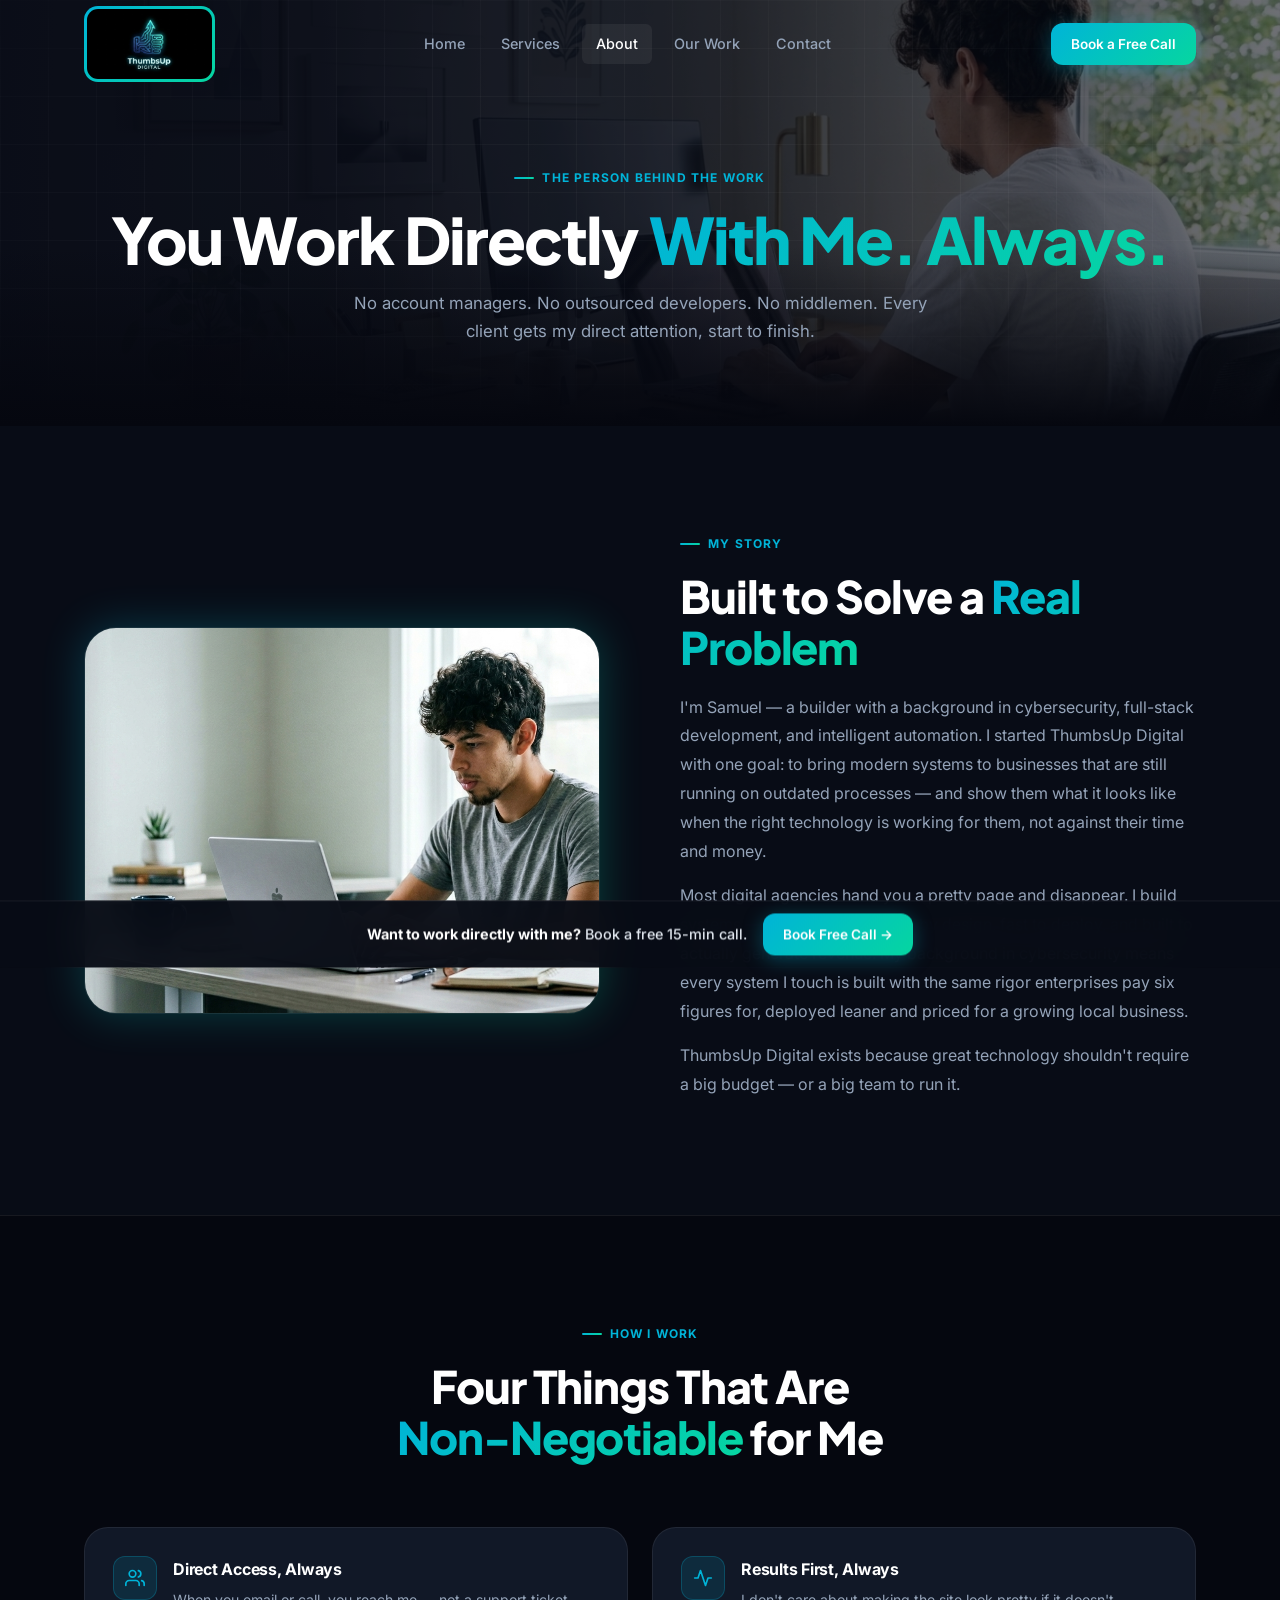
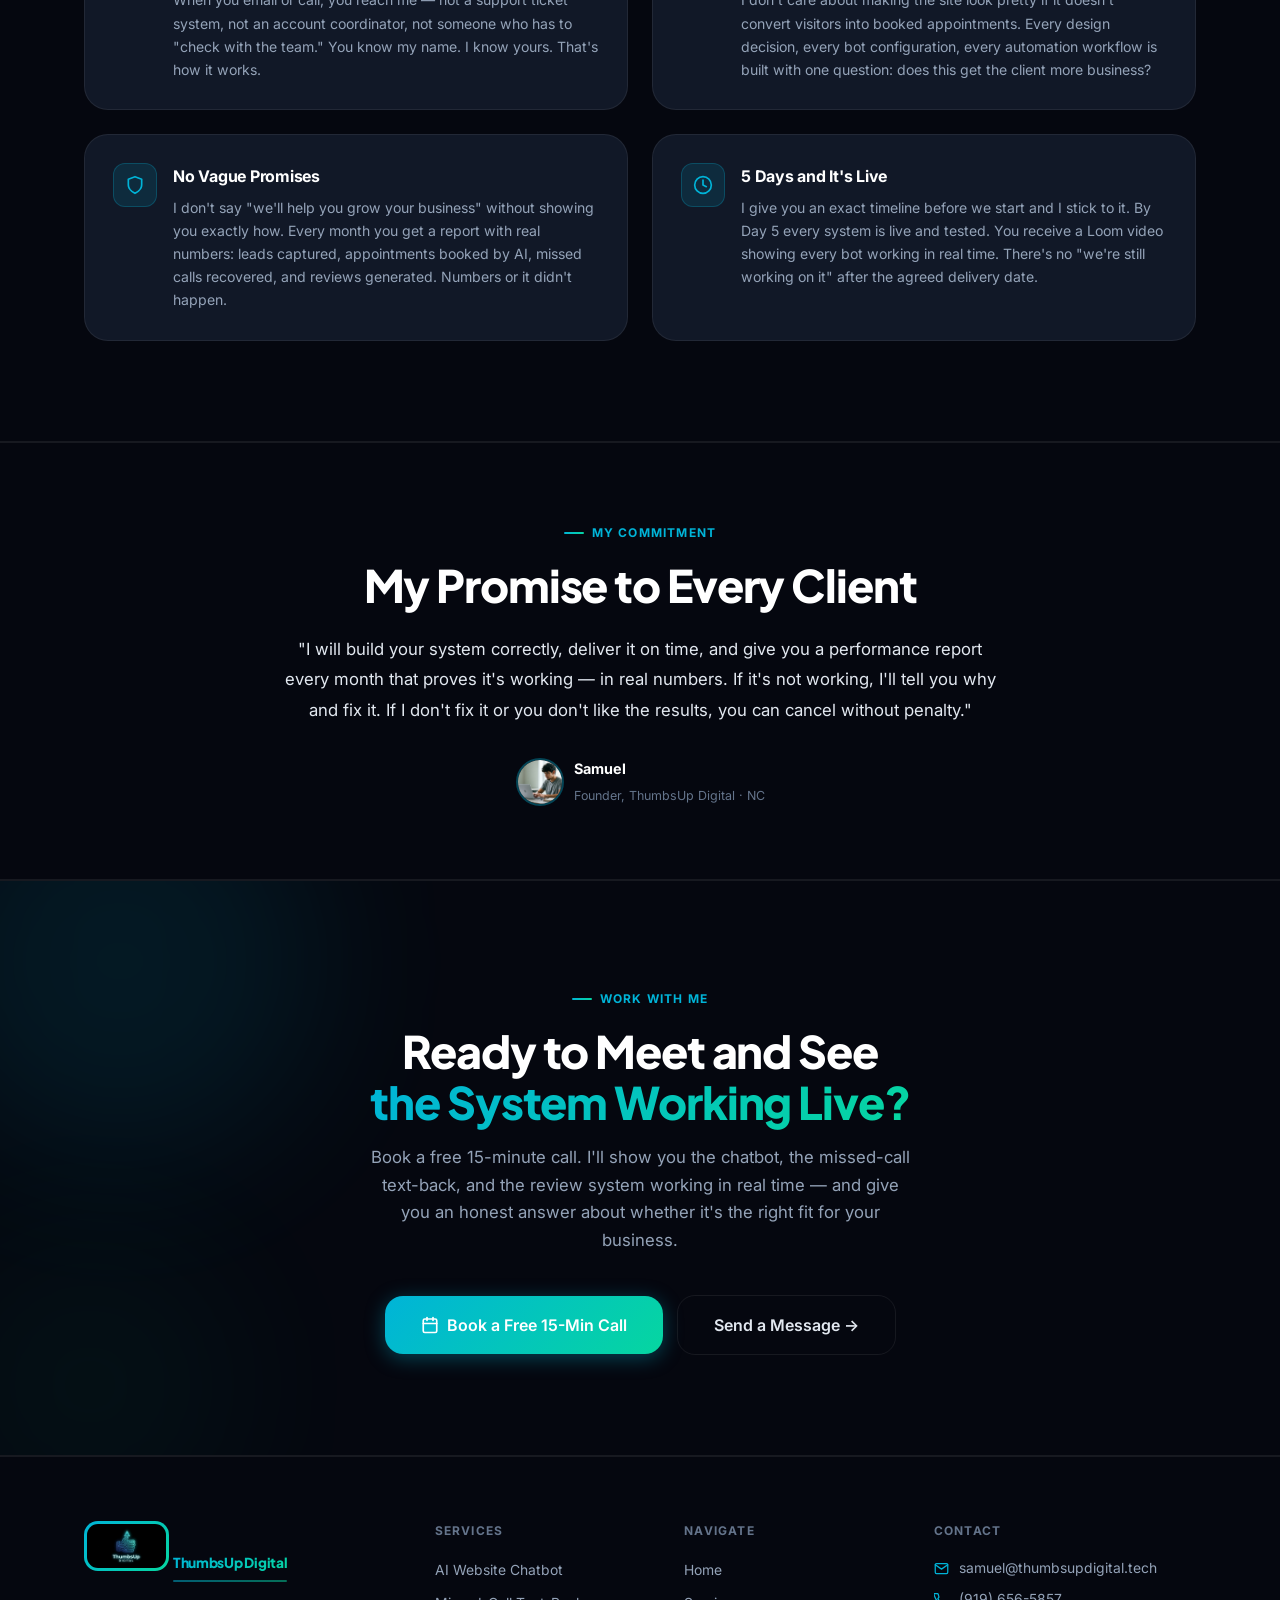
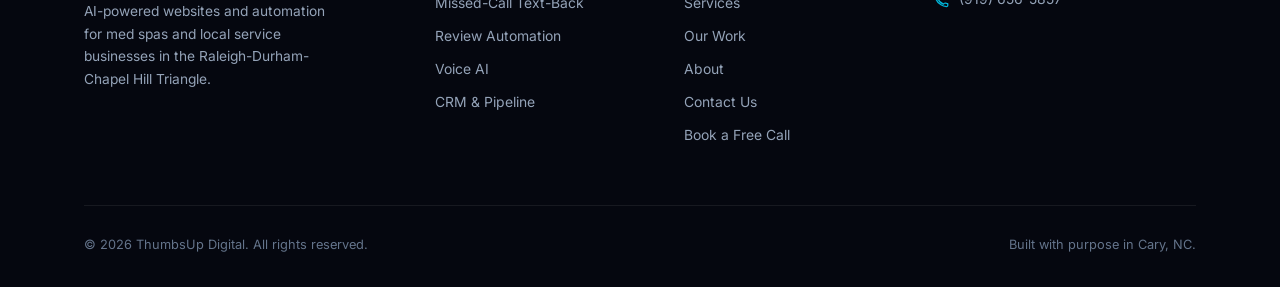
==== about.html @ 9cc2d2b0 "Update favicon to favicon_centrado.png on all 6 pages Co-Authored-By: Claude Sonnet 4.6 <noreply@ant" ====
<!DOCTYPE html>
<html lang="en">
<head>
  <meta charset="UTF-8" />
  <meta name="viewport" content="width=device-width, initial-scale=1.0" />
  <title>About — ThumbsUp Digital | Solo Founder, Cary NC</title>
  <meta name="description" content="ThumbsUp Digital is run by Samuel — an IT and Cybersecurity student in Cary, NC. Every client works directly with him. No account managers, no outsourcing, no middlemen." />
  <link rel="canonical" href="https://thumbsupdigital.tech/about.html" />

  <meta property="og:type"        content="website" />
  <meta property="og:url"         content="https://thumbsupdigital.tech/about.html" />
  <meta property="og:title"       content="About — ThumbsUp Digital" />
  <meta property="og:description" content="You work directly with me. Always. Solo founder. IT student. Cary, NC. No middlemen, no outsourcing." />
  <meta property="og:image"       content="https://thumbsupdigital.tech/assets/images/logo.jpeg" />

  <link rel="icon" type="image/png" href="/favicon_centrado.png" />
  <link rel="apple-touch-icon" href="/favicon_centrado.png" />

  <!-- Google Analytics -->
  <script async src="https://www.googletagmanager.com/gtag/js?id=G-TW6WSBNVEM"></script>
  <script>
    window.dataLayer = window.dataLayer || [];
    function gtag(){dataLayer.push(arguments);}
    gtag('js', new Date()); gtag('config', 'G-TW6WSBNVEM');
  </script>

  <link rel="stylesheet" href="css/styles.css" />
</head>
<body>

<!-- ── Navigation ─────────────────────────────────────────── -->
<nav id="navbar" role="navigation" aria-label="Main navigation">
  <div class="nav-inner">
    <a href="index.html" class="nav-logo" aria-label="ThumbsUp Digital home">
      <div class="nav-logo-border">
        <img src="assets/images/logo.jpeg" alt="ThumbsUp Digital" />
      </div>
    </a>
    <div class="nav-links">
      <a href="index.html">Home</a>
      <a href="services.html">Services</a>
      <a href="about.html">About</a>
      <a href="portfolio.html">Our Work</a>
      <a href="contact.html">Contact</a>
    </div>
    <a href="https://calendly.com/samuel-thumbsupdigital/30min" target="_blank" rel="noopener" class="btn btn-primary btn-sm nav-cta desktop">Book a Free Call</a>
    <button class="nav-hamburger" aria-label="Toggle menu" aria-expanded="false">
      <span></span><span></span><span></span>
    </button>
  </div>
</nav>

<div class="nav-mobile" role="navigation" aria-label="Mobile navigation">
  <a href="index.html">Home</a>
  <a href="services.html">Services</a>
  <a href="about.html">About</a>
  <a href="portfolio.html">Our Work</a>
  <a href="contact.html">Contact</a>
  <a href="https://calendly.com/samuel-thumbsupdigital/30min" target="_blank" rel="noopener" class="btn btn-primary">Book a Free Call</a>
</div>

<!-- ── Page Hero ───────────────────────────────────────────── -->
<section class="page-hero" aria-labelledby="about-hero-heading">
  <div class="hero-bg"></div>
  <div class="hero-grid"></div>
  <div class="container">
    <span class="section-label" style="justify-content:center;">The Person Behind the Work</span>
    <h1 class="display-1 fade-up" id="about-hero-heading">You Work Directly <span class="gradient-text">With Me. Always.</span></h1>
    <p class="fade-up fade-up-delay-1">No account managers. No outsourced developers. No middlemen. Every client gets my direct attention, start to finish.</p>
  </div>
</section>

<!-- ── Story Section ───────────────────────────────────────── -->
<section class="section" aria-labelledby="story-heading">
  <div class="container">
    <div class="about-inner">
      <div class="about-img-wrap fade-up">
        <img src="assets/images/founder.jpeg" alt="Samuel — Founder of ThumbsUp Digital, working on client systems" loading="lazy" />
        <div class="about-img-glow" aria-hidden="true"></div>
      </div>
      <div class="about-content fade-up fade-up-delay-2">
        <span class="section-label">My Story</span>
        <h2 class="display-2" id="story-heading">Built to Solve a <span class="gradient-text">Real Problem</span></h2>
        <p style="margin-top:20px;font-size:1rem;line-height:1.8;">I'm Samuel — a builder with a background in cybersecurity, full-stack development, and intelligent automation. I started ThumbsUp Digital with one goal: to bring modern systems to businesses that are still running on outdated processes — and show them what it looks like when the right technology is working for them, not against their time and money.</p>
        <p style="font-size:1rem;line-height:1.8;margin-top:14px;">Most digital agencies hand you a pretty page and disappear. I build systems — ones that are secure by design, fast to deploy, and built to actually generate revenue. My background in cybersecurity means every system I touch is built with the same rigor enterprises pay six figures for, deployed leaner and priced for a growing local business.</p>
        <p style="font-size:1rem;line-height:1.8;margin-top:14px;">ThumbsUp Digital exists because great technology shouldn't require a big budget — or a big team to run it.</p>
      </div>
    </div>
  </div>
</section>

<!-- ── Values Section ─────────────────────────────────────── -->
<section class="section" style="background:var(--bg-0);border-top:1px solid var(--border);border-bottom:1px solid var(--border);" aria-labelledby="values-heading">
  <div class="container">
    <div class="section-header fade-up">
      <span class="section-label">How I Work</span>
      <h2 class="display-2" id="values-heading">Four Things That Are<br><span class="gradient-text">Non-Negotiable</span> for Me</h2>
    </div>

    <div class="values-grid">
      <div class="value-card fade-up fade-up-delay-1">
        <div class="value-icon" aria-hidden="true">
          <svg width="20" height="20" viewBox="0 0 24 24" fill="none" stroke="currentColor" stroke-width="2" stroke-linecap="round" stroke-linejoin="round"><path d="M17 21v-2a4 4 0 00-4-4H5a4 4 0 00-4 4v2"/><circle cx="9" cy="7" r="4"/><path d="M23 21v-2a4 4 0 00-3-3.87"/><path d="M16 3.13a4 4 0 010 7.75"/></svg>
        </div>
        <div class="value-content">
          <h3>Direct Access, Always</h3>
          <p>When you email or call, you reach me — not a support ticket system, not an account coordinator, not someone who has to "check with the team." You know my name. I know yours. That's how it works.</p>
        </div>
      </div>

      <div class="value-card fade-up fade-up-delay-2">
        <div class="value-icon" aria-hidden="true">
          <svg width="20" height="20" viewBox="0 0 24 24" fill="none" stroke="currentColor" stroke-width="2" stroke-linecap="round" stroke-linejoin="round"><polyline points="22 12 18 12 15 21 9 3 6 12 2 12"/></svg>
        </div>
        <div class="value-content">
          <h3>Results First, Always</h3>
          <p>I don't care about making the site look pretty if it doesn't convert visitors into booked appointments. Every design decision, every bot configuration, every automation workflow is built with one question: does this get the client more business?</p>
        </div>
      </div>

      <div class="value-card fade-up fade-up-delay-1">
        <div class="value-icon" aria-hidden="true">
          <svg width="20" height="20" viewBox="0 0 24 24" fill="none" stroke="currentColor" stroke-width="2" stroke-linecap="round" stroke-linejoin="round"><path d="M12 22s8-4 8-10V5l-8-3-8 3v7c0 6 8 10 8 10z"/></svg>
        </div>
        <div class="value-content">
          <h3>No Vague Promises</h3>
          <p>I don't say "we'll help you grow your business" without showing you exactly how. Every month you get a report with real numbers: leads captured, appointments booked by AI, missed calls recovered, and reviews generated. Numbers or it didn't happen.</p>
        </div>
      </div>

      <div class="value-card fade-up fade-up-delay-2">
        <div class="value-icon" aria-hidden="true">
          <svg width="20" height="20" viewBox="0 0 24 24" fill="none" stroke="currentColor" stroke-width="2" stroke-linecap="round" stroke-linejoin="round"><circle cx="12" cy="12" r="10"/><polyline points="12 6 12 12 16 14"/></svg>
        </div>
        <div class="value-content">
          <h3>5 Days and It's Live</h3>
          <p>I give you an exact timeline before we start and I stick to it. By Day 5 every system is live and tested. You receive a Loom video showing every bot working in real time. There's no "we're still working on it" after the agreed delivery date.</p>
        </div>
      </div>
    </div>
  </div>
</section>

<!-- ── Promise Section ─────────────────────────────────────── -->
<section class="section-sm" style="background:var(--bg-0);border-top:1px solid var(--border);border-bottom:1px solid var(--border);" aria-labelledby="promise-heading">
  <div class="container">
    <div style="max-width:720px;margin:0 auto;text-align:center;" class="fade-up">
      <span class="section-label" style="justify-content:center;">My Commitment</span>
      <h2 class="display-2" id="promise-heading" style="margin-bottom:24px;">My Promise to Every Client</h2>
      <p style="font-size:1.05rem;line-height:1.8;color:var(--text-1);margin-bottom:32px;">"I will build your system correctly, deliver it on time, and give you a performance report every month that proves it's working — in real numbers. If it's not working, I'll tell you why and fix it. If I don't fix it or you don't like the results, you can cancel without penalty."</p>
      <div style="display:flex;align-items:center;justify-content:center;gap:16px;flex-wrap:wrap;">
        <div style="display:flex;align-items:center;gap:10px;">
          <img src="assets/images/founder.jpeg" alt="Samuel, Founder" style="width:48px;height:48px;border-radius:50%;object-fit:cover;object-position:right top;border:2px solid var(--border-acc);" />
          <div style="text-align:left;">
            <strong style="display:block;font-size:0.9rem;color:var(--white);">Samuel</strong>
            <span style="font-size:0.78rem;color:var(--text-3);">Founder, ThumbsUp Digital · NC</span>
          </div>
        </div>
      </div>
    </div>
  </div>
</section>

<!-- ── CTA ─────────────────────────────────────────────────── -->
<section id="cta-final" aria-labelledby="about-cta-heading">
  <div class="orb orb-blue" aria-hidden="true"></div>
  <div class="orb orb-teal" aria-hidden="true"></div>
  <div class="container">
    <span class="section-label" style="justify-content:center;">Work With Me</span>
    <h2 class="display-2 fade-up" id="about-cta-heading">Ready to Meet and See<br><span class="gradient-text">the System Working Live?</span></h2>
    <p class="fade-up fade-up-delay-1 text-2">Book a free 15-minute call. I'll show you the chatbot, the missed-call text-back, and the review system working in real time — and give you an honest answer about whether it's the right fit for your business.</p>
    <div class="cta-actions fade-up fade-up-delay-2">
      <a href="https://calendly.com/samuel-thumbsupdigital/30min" target="_blank" rel="noopener" class="btn btn-primary btn-lg">
        <svg width="18" height="18" viewBox="0 0 24 24" fill="none" stroke="currentColor" stroke-width="2.2" stroke-linecap="round" stroke-linejoin="round" aria-hidden="true"><rect x="3" y="4" width="18" height="18" rx="2"/><line x1="16" y1="2" x2="16" y2="6"/><line x1="8" y1="2" x2="8" y2="6"/><line x1="3" y1="10" x2="21" y2="10"/></svg>
        Book a Free 15-Min Call
      </a>
      <a href="contact.html" class="btn btn-ghost btn-lg">Send a Message →</a>
    </div>
  </div>
</section>

<!-- ── Footer ──────────────────────────────────────────────── -->
<footer>
  <div class="footer-inner">
    <div class="footer-top">

      <div class="footer-brand">
        <a href="index.html" aria-label="ThumbsUp Digital home">
          <div class="nav-logo-border">
            <img src="assets/images/logo.jpeg" alt="ThumbsUp Digital" />
          </div>
        </a>
        <p class="footer-brand-name">ThumbsUp Digital</p>
        <p>AI-powered websites and automation for med spas and local service businesses in the Raleigh-Durham-Chapel Hill Triangle.</p>
      </div>

      <div class="footer-col">
        <h4>Services</h4>
        <a href="services.html">AI Website Chatbot</a>
        <a href="services.html">Missed-Call Text-Back</a>
        <a href="services.html">Review Automation</a>
        <a href="services.html">Voice AI</a>
        <a href="services.html">CRM &amp; Pipeline</a>
      </div>

      <div class="footer-col">
        <h4>Navigate</h4>
        <a href="index.html">Home</a>
        <a href="services.html">Services</a>
        <a href="portfolio.html">Our Work</a>
        <a href="about.html">About</a>
        <a href="contact.html">Contact Us</a>
        <a href="https://calendly.com/samuel-thumbsupdigital/30min" target="_blank" rel="noopener">Book a Free Call</a>
      </div>

      <div class="footer-col">
        <h4>Contact</h4>
        <div class="footer-contact-item">
          <svg width="15" height="15" viewBox="0 0 24 24" fill="none" stroke="var(--blue)" stroke-width="2" stroke-linecap="round" stroke-linejoin="round" aria-hidden="true"><path d="M4 4h16c1.1 0 2 .9 2 2v12c0 1.1-.9 2-2 2H4c-1.1 0-2-.9-2-2V6c0-1.1.9-2 2-2z"/><polyline points="22,6 12,13 2,6"/></svg>
          <a href="mailto:samuel@thumbsupdigital.tech">samuel@thumbsupdigital.tech</a>
        </div>
        <div class="footer-contact-item">
          <svg width="15" height="15" viewBox="0 0 24 24" fill="none" stroke="var(--blue)" stroke-width="2" stroke-linecap="round" stroke-linejoin="round" aria-hidden="true"><path d="M22 16.92v3a2 2 0 01-2.18 2 19.79 19.79 0 01-8.63-3.07A19.5 19.5 0 013.07 9.8a19.79 19.79 0 01-3.07-8.68A2 2 0 012 .92H5a2 2 0 012 1.72c.127.96.361 1.903.7 2.81a2 2 0 01-.45 2.11L6.09 8.91A16 16 0 0015.1 17.9l1.27-1.27a2 2 0 012.11-.45c.907.339 1.85.573 2.81.7A2 2 0 0122 18.92z"/></svg>
          <a href="tel:+19196565857">(919) 656-5857</a>
        </div>
      </div>

    </div>
    <div class="footer-bottom">
      <span>© 2026 ThumbsUp Digital. All rights reserved.</span>
      <span>Built with purpose in Cary, NC.</span>
    </div>
  </div>
</footer>

<div id="sticky-bar" role="complementary" aria-label="Book a call">
  <p><strong>Want to work directly with me?</strong> Book a free 15-min call.</p>
  <a href="https://calendly.com/samuel-thumbsupdigital/30min" target="_blank" rel="noopener" class="btn btn-primary btn-sm">Book Free Call →</a>
</div>

<script src="js/main.js"></script>
<script src="https://widgets.leadconnectorhq.com/loader.js" data-resources-url="https://widgets.leadconnectorhq.com/chat-widget/loader.js" data-widget-id="6a0787c3f7ab41bf964bd302"></script>
</body>
</html>
---- css/styles.css ----
/* ============================================================
   ThumbsUp Digital — Global Styles
   ============================================================ */

@import url('https://fonts.googleapis.com/css2?family=Inter:wght@400;500;600;700;800;900&family=Plus+Jakarta+Sans:wght@700;800&display=swap');

/* ── Reset & Base ─────────────────────────────────────────── */
*, *::before, *::after { box-sizing: border-box; margin: 0; padding: 0; }

:root {
  --bg-0:        #05070F;
  --bg-1:        #080C16;
  --bg-2:        #0D1321;
  --surface:     #111827;
  --surface-2:   #1A2235;
  --border:      rgba(255,255,255,0.07);
  --border-acc:  rgba(0,180,216,0.35);

  --blue:        #00B4D8;
  --teal:        #06D6A0;
  --blue-dim:    rgba(0,180,216,0.12);
  --teal-dim:    rgba(6,214,160,0.12);
  --glow-blue:   rgba(0,180,216,0.20);
  --glow-teal:   rgba(6,214,160,0.15);

  --grad:        linear-gradient(135deg, #00B4D8 0%, #06D6A0 100%);
  --grad-rev:    linear-gradient(135deg, #06D6A0 0%, #00B4D8 100%);
  --grad-card:   linear-gradient(135deg, rgba(0,180,216,0.08), rgba(6,214,160,0.04));

  --white:       #FFFFFF;
  --text-1:      #E2E8F0;
  --text-2:      #94A3B8;
  --text-3:      #64748B;

  --r-sm:        6px;
  --r-md:        12px;
  --r-lg:        18px;
  --r-xl:        24px;
  --r-2xl:       32px;

  --shadow-card: 0 4px 32px rgba(0,0,0,0.45);
  --shadow-glow: 0 0 48px rgba(0,180,216,0.18);

  --ease:        cubic-bezier(0.4, 0, 0.2, 1);
  --t-fast:      0.18s;
  --t-med:       0.28s;
  --t-slow:      0.45s;

  --nav-h:       88px;
  --container:   1160px;
  --font:        'Inter', -apple-system, BlinkMacSystemFont, sans-serif;
  --font-display:'Plus Jakarta Sans', 'Inter', sans-serif;
}

html { scroll-behavior: smooth; scroll-padding-top: var(--nav-h); }

body {
  font-family: var(--font);
  background: var(--bg-1);
  color: var(--text-1);
  line-height: 1.65;
  font-size: 16px;
  overflow-x: hidden;
  -webkit-font-smoothing: antialiased;
}

img { max-width: 100%; display: block; }
a { color: inherit; text-decoration: none; }
ul { list-style: none; }
button { cursor: pointer; font-family: var(--font); border: none; }

/* ── Typography ───────────────────────────────────────────── */
.display-1 {
  font-family: var(--font-display);
  font-size: clamp(2.4rem, 5vw, 4rem);
  font-weight: 800;
  line-height: 1.1;
  letter-spacing: -0.03em;
  color: var(--white);
}
.display-2 {
  font-family: var(--font-display);
  font-size: clamp(1.9rem, 3.5vw, 2.85rem);
  font-weight: 800;
  line-height: 1.15;
  letter-spacing: -0.025em;
  color: var(--white);
}
h3 {
  font-size: clamp(1.2rem, 2vw, 1.5rem);
  font-weight: 700;
  letter-spacing: -0.015em;
  color: var(--white);
}
p { color: var(--text-2); }

.gradient-text {
  background: var(--grad);
  -webkit-background-clip: text;
  -webkit-text-fill-color: transparent;
  background-clip: text;
}
.text-white { color: var(--white) !important; }
.text-2     { color: var(--text-2); }
.text-3     { color: var(--text-3); }

/* ── Layout Utilities ─────────────────────────────────────── */
.container {
  max-width: var(--container);
  margin: 0 auto;
  padding: 0 24px;
}
.section {
  padding: 100px 0;
}
.section-sm { padding: 72px 0; }

.section-label {
  display: inline-flex;
  align-items: center;
  gap: 8px;
  font-size: 0.75rem;
  font-weight: 700;
  letter-spacing: 0.1em;
  text-transform: uppercase;
  color: var(--blue);
  margin-bottom: 16px;
}
.section-label::before {
  content: '';
  display: block;
  width: 20px;
  height: 2px;
  background: var(--grad);
  border-radius: 2px;
}

.section-header {
  max-width: 680px;
  margin: 0 auto 64px;
  text-align: center;
}
.section-header p {
  margin-top: 16px;
  font-size: 1.05rem;
  line-height: 1.7;
}

.grid-2 { display: grid; grid-template-columns: 1fr 1fr; gap: 32px; }
.grid-3 { display: grid; grid-template-columns: repeat(3,1fr); gap: 28px; }
.flex-center { display: flex; align-items: center; justify-content: center; }
.flex-between { display: flex; align-items: center; justify-content: space-between; }

/* ── Buttons ──────────────────────────────────────────────── */
.btn {
  display: inline-flex;
  align-items: center;
  gap: 8px;
  padding: 14px 28px;
  border-radius: var(--r-md);
  font-size: 0.95rem;
  font-weight: 600;
  transition: var(--t-fast) var(--ease);
  white-space: nowrap;
}
.btn-primary {
  background: var(--grad);
  color: #fff;
  box-shadow: 0 4px 20px rgba(0,180,216,0.35);
}
.btn-primary:hover {
  transform: translateY(-2px);
  box-shadow: 0 8px 32px rgba(0,180,216,0.50);
}
.btn-primary:active { transform: translateY(0); }

.btn-ghost {
  background: transparent;
  color: var(--text-1);
  border: 1px solid var(--border);
}
.btn-ghost:hover {
  border-color: var(--border-acc);
  color: var(--white);
  background: var(--blue-dim);
}

.btn-outline {
  background: transparent;
  color: var(--blue);
  border: 1.5px solid var(--blue);
}
.btn-outline:hover {
  background: var(--blue-dim);
  color: var(--white);
}

.btn-dark {
  background: var(--bg-0);
  color: var(--white);
  border: 1px solid rgba(255,255,255,0.15);
}
.btn-dark:hover {
  background: var(--surface);
  border-color: rgba(255,255,255,0.25);
}

.btn-lg { padding: 16px 36px; font-size: 1rem; border-radius: var(--r-lg); }
.btn-sm { padding: 10px 20px; font-size: 0.85rem; }

.btn-disabled {
  opacity: 0.38;
  pointer-events: none;
  cursor: not-allowed;
}

/* ── Cards ────────────────────────────────────────────────── */
.card {
  background: var(--surface);
  border: 1px solid var(--border);
  border-radius: var(--r-xl);
  padding: 32px;
  transition: var(--t-med) var(--ease);
  position: relative;
  overflow: hidden;
}
.card::before {
  content: '';
  position: absolute;
  inset: 0;
  border-radius: inherit;
  background: var(--grad-card);
  opacity: 0;
  transition: opacity var(--t-med) var(--ease);
}
.card:hover {
  border-color: var(--border-acc);
  transform: translateY(-4px);
  box-shadow: var(--shadow-card), 0 0 40px rgba(0,180,216,0.12);
}
.card:hover::before { opacity: 1; }

.card-accent-top {
  border-top: 2px solid transparent;
  border-image: var(--grad) 1;
}

/* ── Badge ────────────────────────────────────────────────── */
.badge {
  display: inline-flex;
  align-items: center;
  gap: 6px;
  padding: 5px 12px;
  border-radius: 100px;
  font-size: 0.75rem;
  font-weight: 600;
  letter-spacing: 0.03em;
}
.badge-blue  { background: var(--blue-dim);  color: var(--blue); border: 1px solid rgba(0,180,216,0.25); }
.badge-teal  { background: var(--teal-dim);  color: var(--teal); border: 1px solid rgba(6,214,160,0.25); }
.badge-pop   { background: var(--grad); color: #fff; }

/* ── Navigation ───────────────────────────────────────────── */
#navbar {
  position: fixed;
  top: 0; left: 0; right: 0;
  z-index: 1000;
  height: var(--nav-h);
  transition: var(--t-med) var(--ease);
}
#navbar .nav-inner {
  max-width: var(--container);
  margin: 0 auto;
  padding: 0 24px;
  height: 100%;
  display: flex;
  align-items: center;
  justify-content: space-between;
}
#navbar.scrolled {
  background: rgba(8,12,22,0.92);
  backdrop-filter: blur(20px);
  -webkit-backdrop-filter: blur(20px);
  border-bottom: 1px solid var(--border);
  height: 72px;
  height: 64px;
}
.nav-logo {
  display: flex;
  align-items: center;
  gap: 10px;
  flex-shrink: 0;
}
.nav-logo-border {
  padding: 3px;
  background: var(--grad);
  border-radius: 14px;
  display: flex;
  align-items: center;
  justify-content: center;
  transition: box-shadow var(--t-fast) var(--ease);
}
.nav-logo:hover .nav-logo-border {
  box-shadow: 0 0 20px rgba(0,180,216,0.45);
}
.nav-logo-border img {
  height: 70px;
  width: auto;
  object-fit: contain;
  border-radius: 11px;
  display: block;
}
#navbar.scrolled .nav-logo-border img {
  height: 58px;
}
.nav-logo-text {
  font-family: var(--font-display);
  font-size: 1.1rem;
  font-weight: 800;
  color: var(--white);
  letter-spacing: -0.02em;
}
.nav-links {
  display: flex;
  align-items: center;
  gap: 8px;
}
.nav-links a {
  padding: 8px 14px;
  font-size: 0.9rem;
  font-weight: 500;
  color: var(--text-2);
  border-radius: var(--r-sm);
  transition: var(--t-fast) var(--ease);
}
.nav-links a:hover,
.nav-links a.active {
  color: var(--white);
  background: rgba(255,255,255,0.06);
}
.nav-cta { margin-left: 12px; }

.nav-hamburger {
  display: none;
  flex-direction: column;
  gap: 5px;
  padding: 8px;
  background: transparent;
  border: none;
  cursor: pointer;
}
.nav-hamburger span {
  display: block;
  width: 22px;
  height: 2px;
  background: var(--text-1);
  border-radius: 2px;
  transition: var(--t-fast) var(--ease);
}

/* Mobile nav */
.nav-mobile {
  display: none;
  position: fixed;
  top: var(--nav-h);
  left: 0; right: 0;
  background: rgba(8,12,22,0.97);
  backdrop-filter: blur(20px);
  border-bottom: 1px solid var(--border);
  padding: 20px 24px 28px;
  z-index: 999;
  flex-direction: column;
  gap: 4px;
}
.nav-mobile.open { display: flex; }
.nav-mobile a {
  padding: 12px 16px;
  font-size: 1rem;
  font-weight: 500;
  color: var(--text-1);
  border-radius: var(--r-md);
  transition: var(--t-fast) var(--ease);
}
.nav-mobile a:hover { background: var(--surface); color: var(--white); }
.nav-mobile .btn { margin-top: 12px; width: 100%; justify-content: center; }

/* ── Sticky Booking Bar ───────────────────────────────────── */
#sticky-bar {
  position: fixed;
  bottom: 0; left: 0; right: 0;
  z-index: 900;
  background: rgba(8,12,22,0.95);
  backdrop-filter: blur(20px);
  border-top: 1px solid var(--border);
  padding: 12px 24px;
  display: flex;
  align-items: center;
  justify-content: center;
  gap: 16px;
  transform: translateY(100%);
  transition: transform var(--t-med) var(--ease);
}
#sticky-bar.visible { transform: translateY(0); }
#sticky-bar p {
  font-size: 0.9rem;
  font-weight: 500;
  color: var(--text-1);
}
#sticky-bar strong { color: var(--white); }

/* ── Exit Intent Popup ────────────────────────────────────── */
#exit-popup {
  position: fixed;
  inset: 0;
  z-index: 2000;
  display: flex;
  align-items: center;
  justify-content: center;
  padding: 24px;
  opacity: 0;
  pointer-events: none;
  transition: opacity var(--t-med) var(--ease);
}
#exit-popup.visible {
  opacity: 1;
  pointer-events: all;
}
.exit-overlay {
  position: absolute;
  inset: 0;
  background: rgba(0,0,0,0.75);
  backdrop-filter: blur(6px);
}
.exit-card {
  position: relative;
  background: var(--surface);
  border: 1px solid var(--border-acc);
  border-radius: var(--r-2xl);
  padding: 48px 40px;
  max-width: 480px;
  width: 100%;
  text-align: center;
  box-shadow: var(--shadow-glow);
}
.exit-close {
  position: absolute;
  top: 16px; right: 16px;
  background: var(--surface-2);
  border: 1px solid var(--border);
  color: var(--text-2);
  width: 32px; height: 32px;
  border-radius: 50%;
  font-size: 1rem;
  display: flex;
  align-items: center;
  justify-content: center;
  transition: var(--t-fast) var(--ease);
}
.exit-close:hover { background: var(--bg-2); color: var(--white); }
.exit-card .exit-emoji { font-size: 2.5rem; margin-bottom: 16px; }
.exit-card h3 { margin-bottom: 12px; font-size: 1.4rem; }
.exit-card p  { margin-bottom: 28px; font-size: 0.95rem; }
.exit-card .badge { margin: 0 auto 24px; }

/* ── Hero ─────────────────────────────────────────────────── */
#hero {
  min-height: 100vh;
  display: flex;
  align-items: center;
  padding-top: var(--nav-h);
  position: relative;
  overflow: hidden;
}
.hero-bg {
  position: absolute;
  inset: 0;
  background-image: url('../assets/images/hero-bg.jpeg');
  background-size: cover;
  background-position: right center;
}
.hero-bg::after {
  content: '';
  position: absolute;
  inset: 0;
  background: linear-gradient(
    to right,
    rgba(10,14,26,0.98) 0%,
    rgba(10,14,26,0.95) 25%,
    rgba(10,14,26,0.82) 50%,
    rgba(10,14,26,0.55) 72%,
    rgba(10,14,26,0.30) 100%
  );
}
.hero-grid {
  position: absolute;
  inset: 0;
  background-image:
    linear-gradient(rgba(255,255,255,0.03) 1px, transparent 1px),
    linear-gradient(90deg, rgba(255,255,255,0.03) 1px, transparent 1px);
  background-size: 48px 48px;
  mask-image: radial-gradient(ellipse 80% 80% at 50% 50%, black 40%, transparent 100%);
}

.hero-inner {
  position: relative;
  z-index: 1;
  max-width: var(--container);
  margin: 0 auto;
  padding: 80px 24px 96px;
  display: flex;
  flex-direction: column;
  align-items: flex-start;
  max-width: 760px;
  margin-left: max(24px, calc((100vw - var(--container)) / 2 + 24px));
}
.hero-content {}
.hero-content .badge { margin-bottom: 20px; }
.hero-content .display-1 {
  margin-bottom: 20px;
  font-size: clamp(2rem, 3.2vw, 3.2rem);
}
.hero-content p {
  font-size: 1.05rem;
  line-height: 1.75;
  margin-bottom: 36px;
  max-width: 580px;
}
.hero-actions {
  display: flex;
  align-items: center;
  gap: 14px;
  flex-wrap: wrap;
}
.hero-trust {
  display: flex;
  align-items: center;
  gap: 16px;
  margin-top: 28px;
  padding-top: 24px;
  border-top: 1px solid var(--border);
  flex-wrap: wrap;
}
.hero-trust-item {
  display: flex;
  flex-direction: column;
}
.hero-trust-item strong {
  font-size: 1.25rem;
  font-weight: 800;
  background: var(--grad);
  -webkit-background-clip: text;
  -webkit-text-fill-color: transparent;
  background-clip: text;
  letter-spacing: -0.02em;
}
.hero-trust-item span {
  font-size: 0.72rem;
  color: var(--text-3);
  font-weight: 500;
}
.hero-trust-divider {
  width: 1px;
  height: 28px;
  background: var(--border);
}
.hero-location {
  display: flex;
  align-items: center;
  gap: 10px;
  flex-wrap: wrap;
}
.hero-location-label {
  font-size: 0.82rem;
  font-weight: 600;
  color: var(--text-2);
  white-space: nowrap;
}
.hero-location-cities {
  display: flex;
  gap: 6px;
  flex-wrap: wrap;
}
.hero-city {
  font-size: 0.72rem;
  font-weight: 600;
  color: var(--teal);
  background: rgba(6,214,160,0.08);
  border: 1px solid rgba(6,214,160,0.2);
  border-radius: 20px;
  padding: 3px 10px;
  white-space: nowrap;
}

/* ── Chat Mockup ──────────────────────────────────────────── */
.hero-visual {
  display: flex;
  justify-content: flex-end;
  align-items: flex-start;
  position: relative;
  padding-top: 8px;
}
.chat-mockup {
  width: 100%;
  max-width: 360px;
  background: var(--surface);
  border: 1px solid var(--border-acc);
  border-radius: var(--r-2xl);
  overflow: hidden;
  box-shadow: var(--shadow-card), var(--shadow-glow);
  position: relative;
}
.chat-header {
  padding: 16px 20px;
  background: var(--bg-2);
  border-bottom: 1px solid var(--border);
  display: flex;
  align-items: center;
  gap: 12px;
}
.chat-avatar {
  width: 36px; height: 36px;
  border-radius: 50%;
  background: var(--grad);
  display: flex;
  align-items: center;
  justify-content: center;
  font-size: 1rem;
  flex-shrink: 0;
}
.chat-meta { flex: 1; }
.chat-meta strong { display: block; font-size: 0.85rem; color: var(--white); }
.chat-online {
  display: flex;
  align-items: center;
  gap: 5px;
  font-size: 0.72rem;
  color: var(--teal);
}
.chat-online::before {
  content: '';
  display: block;
  width: 6px; height: 6px;
  background: var(--teal);
  border-radius: 50%;
  box-shadow: 0 0 6px var(--teal);
}
.chat-time-badge {
  font-size: 0.72rem;
  color: var(--text-3);
  background: var(--surface-2);
  padding: 4px 10px;
  border-radius: 100px;
}

.chat-body {
  padding: 20px;
  display: flex;
  flex-direction: column;
  gap: 12px;
  min-height: 260px;
}

.msg {
  max-width: 85%;
  opacity: 0;
  transform: translateY(8px);
  transition: opacity 0.4s var(--ease), transform 0.4s var(--ease);
}
.msg.show { opacity: 1; transform: translateY(0); }

.msg-user {
  align-self: flex-end;
}
.msg-bot  { align-self: flex-start; }

.msg-bubble {
  padding: 10px 14px;
  border-radius: 16px;
  font-size: 0.85rem;
  line-height: 1.5;
}
.msg-user .msg-bubble {
  background: var(--grad);
  color: #fff;
  border-bottom-right-radius: 4px;
}
.msg-bot .msg-bubble {
  background: var(--surface-2);
  color: var(--text-1);
  border-bottom-left-radius: 4px;
}
.msg-ts {
  font-size: 0.68rem;
  color: var(--text-3);
  margin-top: 4px;
  text-align: right;
}
.msg-bot .msg-ts { text-align: left; }

.msg-typing .msg-bubble {
  display: flex;
  gap: 4px;
  align-items: center;
  padding: 12px 16px;
}
.dot {
  width: 7px; height: 7px;
  background: var(--text-3);
  border-radius: 50%;
  animation: bounce 1.1s infinite;
}
.dot:nth-child(2) { animation-delay: 0.18s; }
.dot:nth-child(3) { animation-delay: 0.36s; }
@keyframes bounce {
  0%,80%,100% { transform: translateY(0); opacity: 0.4; }
  40%          { transform: translateY(-5px); opacity: 1; }
}

.chat-options {
  padding: 0 20px 20px;
  display: flex;
  gap: 8px;
  flex-wrap: wrap;
  opacity: 0;
  transform: translateY(8px);
  transition: opacity 0.4s var(--ease), transform 0.4s var(--ease);
}
.chat-options.show { opacity: 1; transform: translateY(0); }

.chat-opt-btn {
  padding: 8px 14px;
  border-radius: 100px;
  font-size: 0.78rem;
  font-weight: 600;
  background: var(--bg-2);
  color: var(--text-1);
  border: 1px solid var(--border);
  transition: var(--t-fast) var(--ease);
  cursor: pointer;
}
.chat-opt-btn:hover,
.chat-opt-btn.selected {
  background: var(--grad);
  color: #fff;
  border-color: transparent;
}

/* Floating glow orbs */
.orb {
  position: absolute;
  border-radius: 50%;
  filter: blur(80px);
  pointer-events: none;
  z-index: 0;
}
.orb-blue {
  width: 400px; height: 400px;
  background: rgba(0,180,216,0.15);
  top: -100px; right: -80px;
}
.orb-teal {
  width: 300px; height: 300px;
  background: rgba(6,214,160,0.09);
  bottom: -60px; left: -60px;
}

/* ── Problem Section ──────────────────────────────────────── */
#problem {
  background: var(--bg-0);
  border-top: 1px solid var(--border);
  border-bottom: 1px solid var(--border);
}
.problem-grid { display: grid; grid-template-columns: repeat(3,1fr); gap: 24px; }
.problem-card {
  background: var(--bg-1);
  border: 1px solid var(--border);
  border-radius: var(--r-xl);
  padding: 32px;
  display: flex;
  flex-direction: column;
  gap: 16px;
  transition: var(--t-med) var(--ease);
  position: relative;
  overflow: hidden;
}
.problem-card::before {
  content: '';
  position: absolute;
  inset: 0;
  border-radius: inherit;
  background: linear-gradient(135deg, rgba(239,68,68,0.08), rgba(239,68,68,0.02));
  opacity: 0;
  transition: opacity var(--t-med) var(--ease);
  pointer-events: none;
}
.problem-card:hover {
  border-color: rgba(239,68,68,0.45);
  transform: translateY(-4px);
  box-shadow: var(--shadow-card), 0 0 40px rgba(239,68,68,0.12);
}
.problem-card:hover::before { opacity: 1; }

.problem-icon {
  width: 48px; height: 48px;
  border-radius: var(--r-md);
  background: rgba(239,68,68,0.1);
  border: 1px solid rgba(239,68,68,0.2);
  display: flex;
  align-items: center;
  justify-content: center;
  color: #f87171;
}
.problem-card h3 { font-size: 1.05rem; }
.problem-card p  { font-size: 0.9rem; }
.problem-loss {
  display: flex;
  align-items: center;
  gap: 8px;
  margin-top: auto;
  padding-top: 16px;
  border-top: 1px solid var(--border);
  font-size: 0.8rem;
  font-weight: 600;
}

/* ── Solution / Bots ──────────────────────────────────────── */
#solution { background: var(--bg-1); }
.bot-card {
  background: var(--surface);
  border: 1px solid var(--border);
  border-radius: var(--r-xl);
  padding: 36px 32px;
  display: flex;
  flex-direction: column;
  gap: 20px;
  position: relative;
  overflow: hidden;
  transition: var(--t-med) var(--ease);
}
.bot-card::after {
  content: '';
  position: absolute;
  top: 0; left: 0; right: 0;
  height: 2px;
  background: var(--grad);
  transform: scaleX(0);
  transform-origin: left;
  transition: transform var(--t-med) var(--ease);
}
.bot-card:hover { border-color: var(--border-acc); transform: translateY(-5px); box-shadow: var(--shadow-card), var(--shadow-glow); }
.bot-card:hover::after { transform: scaleX(1); }

.bot-num {
  font-size: 0.72rem;
  font-weight: 700;
  letter-spacing: 0.08em;
  color: var(--blue);
  text-transform: uppercase;
}
.bot-icon {
  width: 52px; height: 52px;
  border-radius: var(--r-lg);
  background: var(--blue-dim);
  border: 1px solid rgba(0,180,216,0.25);
  display: flex;
  align-items: center;
  justify-content: center;
  color: var(--blue);
}
.bot-card h3 { font-size: 1.15rem; margin-bottom: 4px; }
.bot-card p  { font-size: 0.9rem; flex: 1; }
.bot-flow {
  display: flex;
  align-items: center;
  gap: 0;
  margin-top: 8px;
  flex-wrap: wrap;
  row-gap: 8px;
}
.flow-step {
  display: flex;
  align-items: center;
  gap: 6px;
  font-size: 0.75rem;
  font-weight: 600;
  color: var(--text-2);
  background: var(--bg-2);
  padding: 6px 10px;
  border-radius: 100px;
  border: 1px solid var(--border);
}
.flow-arrow {
  color: var(--border-acc);
  font-size: 0.75rem;
  padding: 0 2px;
}

/* ── Bot Tier (dual-plan Bot 02 card) ─────────────────────── */
.bot-tiers {
  display: flex;
  flex-direction: row;
  align-items: stretch;
  gap: 0;
}
.bot-tier {
  flex: 1;
  display: flex;
  flex-direction: column;
  gap: 10px;
  padding: 0 16px;
}
.bot-tier:first-child { padding-left: 0; }
.bot-tier:last-child  { padding-right: 0; }
.bot-tier-badge {
  display: inline-flex;
  align-items: center;
  font-size: 0.65rem;
  font-weight: 700;
  letter-spacing: 0.08em;
  text-transform: uppercase;
  color: var(--text-3);
  background: var(--bg-2);
  border: 1px solid var(--border);
  border-radius: 100px;
  padding: 3px 10px;
  width: fit-content;
}
.bot-tier-badge--growth {
  color: var(--teal);
  background: rgba(6,214,160,0.08);
  border-color: rgba(6,214,160,0.25);
}
.bot-tier-divider {
  width: 1px;
  background: var(--border);
  align-self: stretch;
  flex-shrink: 0;
  margin: 0 4px;
}
.bot-icon--growth {
  background: rgba(6,214,160,0.1);
  border-color: rgba(6,214,160,0.25);
  color: var(--teal);
}

/* ── How It Works ─────────────────────────────────────────── */
#how-it-works { background: var(--bg-0); }
.timeline {
  display: grid;
  grid-template-columns: repeat(5, 1fr);
  gap: 0;
  position: relative;
}
.timeline::before {
  content: '';
  position: absolute;
  top: 28px; left: 10%; right: 10%;
  height: 2px;
  background: var(--border);
  z-index: 0;
}
.timeline-item {
  display: flex;
  flex-direction: column;
  align-items: center;
  text-align: center;
  padding: 0 12px;
  position: relative;
  z-index: 1;
}
.timeline-dot {
  width: 56px; height: 56px;
  border-radius: 50%;
  background: var(--surface);
  border: 1px solid var(--border-acc);
  display: flex;
  align-items: center;
  justify-content: center;
  color: var(--blue);
  margin-bottom: 16px;
  transition: var(--t-med) var(--ease);
  position: relative;
}
.timeline-dot svg { transition: var(--t-med) var(--ease); }
.timeline-item:hover .timeline-dot {
  background: var(--grad);
  border-color: transparent;
  color: #fff;
  box-shadow: 0 0 24px rgba(0,180,216,0.40);
}
.timeline-item:hover .timeline-dot svg { stroke: #fff; }
.timeline-day {
  display: block;
  font-size: 0.7rem;
  font-weight: 700;
  letter-spacing: 0.1em;
  text-transform: uppercase;
  color: var(--blue);
  margin-bottom: 6px;
}
.timeline-item h3 { font-size: 0.9rem; margin-bottom: 8px; }
.timeline-item p  { font-size: 0.8rem; }

/* ── Results / Stats ──────────────────────────────────────── */
#results { background: var(--bg-1); }
.stats-grid {
  display: grid;
  grid-template-columns: repeat(4, 1fr);
  gap: 24px;
  margin-bottom: 72px;
}
.stat-card {
  background: var(--surface);
  border: 1px solid var(--border);
  border-radius: var(--r-xl);
  padding: 32px 24px;
  text-align: center;
  transition: var(--t-med) var(--ease);
}
.stat-card:hover { border-color: var(--border-acc); transform: translateY(-4px); }
.stat-number {
  font-family: var(--font-display);
  font-size: 2.8rem;
  font-weight: 800;
  letter-spacing: -0.03em;
  background: var(--grad);
  -webkit-background-clip: text;
  -webkit-text-fill-color: transparent;
  background-clip: text;
  line-height: 1;
  margin-bottom: 8px;
}
.stat-label { font-size: 0.85rem; color: var(--text-2); line-height: 1.4; }

/* Testimonials */
.testimonials-grid { display: grid; grid-template-columns: repeat(3,1fr); gap: 24px; }
.testimonial-card {
  background: var(--surface);
  border: 1px solid var(--border);
  border-radius: var(--r-xl);
  padding: 28px;
  display: flex;
  flex-direction: column;
  gap: 16px;
  transition: var(--t-med) var(--ease);
}
.testimonial-card:hover { border-color: var(--border-acc); transform: translateY(-3px); }
.stars {
  display: flex;
  gap: 3px;
  color: #FBBF24;
  font-size: 0.9rem;
}
.testimonial-text {
  font-size: 0.92rem;
  line-height: 1.65;
  color: var(--text-1);
  flex: 1;
}
.testimonial-author {
  display: flex;
  align-items: center;
  gap: 12px;
  padding-top: 16px;
  border-top: 1px solid var(--border);
}
.author-avatar {
  width: 40px; height: 40px;
  border-radius: 50%;
  background: var(--grad);
  display: flex;
  align-items: center;
  justify-content: center;
  font-weight: 700;
  font-size: 0.9rem;
  color: #fff;
  flex-shrink: 0;
}
.author-name  { font-size: 0.85rem; font-weight: 600; color: var(--white); }
.author-biz   { font-size: 0.75rem; color: var(--text-3); }

/* ── Pricing Preview ──────────────────────────────────────── */
#pricing-preview { background: var(--bg-0); }
.pricing-grid {
  display: grid;
  grid-template-columns: repeat(2, 1fr);
  gap: 24px;
  align-items: start;
  max-width: 860px;
  margin-left: auto;
  margin-right: auto;
}
.plan-card {
  background: var(--surface);
  border: 1px solid var(--border);
  border-radius: var(--r-2xl);
  padding: 36px 32px;
  display: flex;
  flex-direction: column;
  gap: 0;
  position: relative;
  overflow: hidden;
  transition: var(--t-med) var(--ease);
}
.plan-card:hover { transform: translateY(-4px); box-shadow: var(--shadow-card); }
.plan-card.popular {
  border: 2px solid transparent;
  background:
    linear-gradient(var(--surface), var(--surface)) padding-box,
    var(--grad) border-box;
  box-shadow: var(--shadow-card), var(--shadow-glow);
  transform: scale(1.03);
}
.plan-card.popular:hover { transform: scale(1.03) translateY(-4px); }
.popular-badge {
  position: absolute;
  top: 20px; right: 20px;
}
.plan-name {
  font-size: 0.8rem;
  font-weight: 700;
  letter-spacing: 0.08em;
  text-transform: uppercase;
  color: var(--text-3);
  margin-bottom: 8px;
}
.plan-card.popular .plan-name { color: var(--blue); }
.plan-price {
  margin-bottom: 6px;
}
.plan-price strong {
  font-family: var(--font-display);
  font-size: 2.6rem;
  font-weight: 800;
  letter-spacing: -0.03em;
  color: var(--white);
}
.plan-price span { font-size: 1rem; color: var(--text-2); }
.plan-setup {
  font-size: 0.82rem;
  color: var(--text-3);
  margin-bottom: 10px;
}
.plan-first-month {
  display: inline-flex;
  align-items: center;
  gap: 5px;
  font-size: 0.72rem;
  font-weight: 600;
  color: var(--teal);
  background: rgba(6,214,160,0.08);
  border: 1px solid rgba(6,214,160,0.22);
  border-radius: 6px;
  padding: 4px 10px;
  margin-bottom: 20px;
}
.plan-divider {
  height: 1px;
  background: var(--border);
  margin-bottom: 24px;
}
.plan-features {
  display: flex;
  flex-direction: column;
  gap: 10px;
  margin-bottom: 32px;
  flex: 1;
}
.plan-feature {
  display: flex;
  align-items: flex-start;
  gap: 10px;
  font-size: 0.88rem;
  color: var(--text-1);
}
.plan-feature-icon {
  width: 18px; height: 18px;
  border-radius: 50%;
  background: var(--teal-dim);
  border: 1px solid rgba(6,214,160,0.30);
  display: flex;
  align-items: center;
  justify-content: center;
  flex-shrink: 0;
  margin-top: 1px;
  color: var(--teal);
  font-size: 0.65rem;
}

/* ── About Teaser ─────────────────────────────────────────── */
#about-teaser { background: var(--bg-1); }
.about-inner {
  display: grid;
  grid-template-columns: 1fr 1fr;
  gap: 80px;
  align-items: center;
}
.about-img-wrap {
  position: relative;
}
.about-img-wrap img {
  width: 100%;
  border-radius: var(--r-2xl);
  object-fit: cover;
  object-position: right center;
  aspect-ratio: 4/3;
  border: 1px solid var(--border);
}
.about-img-glow {
  position: absolute;
  inset: -1px;
  border-radius: var(--r-2xl);
  background: var(--grad);
  z-index: -1;
  opacity: 0.25;
  filter: blur(20px);
}
.about-content .display-2 { margin-bottom: 20px; }
.about-content p { margin-bottom: 16px; font-size: 1rem; }
.about-content .btn { margin-top: 12px; }

/* ── Final CTA ────────────────────────────────────────────── */
#cta-final {
  background: var(--bg-0);
  border-top: 1px solid var(--border);
  border-bottom: 1px solid var(--border);
  text-align: center;
  padding: 100px 0;
  position: relative;
  overflow: hidden;
}
#cta-final .orb-blue  { top: -120px; left: -80px; opacity: 0.7; }
#cta-final .orb-teal  { bottom: -80px; right: -80px; opacity: 0.5; }
#cta-final .container { position: relative; z-index: 1; }
#cta-final .display-2 { max-width: 720px; margin: 0 auto 16px; }
#cta-final p { max-width: 540px; margin: 0 auto 40px; font-size: 1.05rem; }
.cta-actions { display: flex; align-items: center; justify-content: center; gap: 14px; flex-wrap: wrap; }

/* ── Footer ───────────────────────────────────────────────── */
footer {
  background: var(--bg-0);
  border-top: 1px solid var(--border);
  padding: 64px 0 32px;
}
.footer-inner {
  max-width: var(--container);
  margin: 0 auto;
  padding: 0 24px;
}
.footer-top {
  display: grid;
  grid-template-columns: 1.5fr 1fr 1fr 1.3fr;
  gap: 48px;
  padding-bottom: 48px;
  border-bottom: 1px solid var(--border);
}
.footer-brand .nav-logo-border {
  display: inline-flex;
  margin-bottom: 14px;
}
.footer-brand .nav-logo-border img {
  height: 44px;
}
.footer-brand-name {
  font-family: var(--font-display);
  font-size: 1.25rem;
  font-weight: 800;
  letter-spacing: -0.02em;
  background: var(--grad);
  -webkit-background-clip: text;
  -webkit-text-fill-color: transparent;
  background-clip: text;
  display: inline-block;
  margin-bottom: 6px;
}
.footer-brand-name::after {
  content: '';
  display: block;
  height: 2px;
  background: var(--grad);
  border-radius: 2px;
  margin-top: 5px;
  opacity: 0.5;
}
.footer-brand p {
  font-size: 0.86rem;
  line-height: 1.65;
  color: var(--text-2);
  max-width: 260px;
  margin-top: 12px;
}
.footer-col h4 {
  font-size: 0.75rem;
  font-weight: 700;
  letter-spacing: 0.1em;
  text-transform: uppercase;
  color: var(--text-3);
  margin-bottom: 18px;
}
.footer-col a {
  display: block;
  font-size: 0.87rem;
  color: var(--text-2);
  margin-bottom: 10px;
  transition: var(--t-fast) var(--ease);
  text-decoration: none;
}
.footer-col a:hover { color: var(--white); }
.footer-contact-item {
  display: flex;
  align-items: center;
  gap: 10px;
  margin-bottom: 12px;
}
.footer-contact-item svg { flex-shrink: 0; }
.footer-contact-item span,
.footer-contact-item a {
  font-size: 0.87rem;
  color: var(--text-2);
  line-height: 1.4;
  display: inline;
  margin-bottom: 0;
  text-decoration: none;
  transition: var(--t-fast) var(--ease);
}
.footer-contact-item a:hover { color: var(--white); }
.footer-hours {
  display: flex;
  flex-direction: column;
  gap: 5px;
  font-size: 0.82rem;
  color: var(--text-3);
}
.footer-hours span { color: var(--text-2); }
.footer-bottom {
  padding-top: 28px;
  display: flex;
  align-items: center;
  justify-content: space-between;
  font-size: 0.8rem;
  color: var(--text-3);
}
.footer-service-area {
  font-size: 0.8rem;
  color: var(--text-3);
  text-align: right;
  max-width: 320px;
}

/* ── Page Hero (inner pages) ──────────────────────────────── */
.page-hero {
  padding: 160px 0 80px;
  background: var(--bg-0);
  position: relative;
  overflow: hidden;
  text-align: center;
}
.page-hero .hero-bg { opacity: 0.6; }
.page-hero::after {
  content: '';
  position: absolute;
  bottom: 0; left: 0; right: 0;
  height: 180px;
  background: linear-gradient(to bottom, transparent, var(--bg-0));
  pointer-events: none;
  z-index: 0;
}
.page-hero .container { position: relative; z-index: 1; }
.page-hero .display-1 { margin-bottom: 16px; }
.page-hero p { max-width: 600px; margin: 0 auto; font-size: 1.05rem; }

/* ── Services page ────────────────────────────────────────── */
.feature-list {
  display: flex;
  flex-direction: column;
  gap: 12px;
}
.feature-item {
  display: flex;
  align-items: flex-start;
  gap: 12px;
  font-size: 0.9rem;
  color: var(--text-1);
}
.feature-item-icon {
  width: 20px; height: 20px;
  border-radius: 50%;
  background: var(--blue-dim);
  border: 1px solid rgba(0,180,216,0.25);
  display: flex;
  align-items: center;
  justify-content: center;
  flex-shrink: 0;
  color: var(--blue);
  font-size: 0.6rem;
  margin-top: 2px;
}

.tech-stack {
  display: flex;
  flex-wrap: wrap;
  gap: 12px;
  justify-content: center;
}
.tech-badge {
  background: var(--surface);
  border: 1px solid var(--border);
  border-radius: var(--r-md);
  padding: 10px 18px;
  font-size: 0.85rem;
  font-weight: 600;
  color: var(--text-1);
  transition: var(--t-fast) var(--ease);
}
.tech-badge:hover { border-color: var(--border-acc); color: var(--blue); }

/* ── Tech Logos Grid ─────────────────────────────────────── */
.tech-logos-grid {
  display: flex;
  flex-wrap: wrap;
  gap: 16px;
  justify-content: center;
}
.tech-logo-card {
  background: var(--surface);
  border: 1px solid var(--border);
  border-radius: var(--r-xl);
  padding: 24px 20px 20px;
  display: flex;
  flex-direction: column;
  align-items: center;
  gap: 10px;
  width: 130px;
  transition: var(--t-med) var(--ease);
  cursor: default;
}
.tech-logo-card:hover {
  border-color: var(--border-acc);
  transform: translateY(-4px);
  box-shadow: var(--shadow-card), 0 0 30px rgba(0,180,216,0.12);
}
.tech-logo-img {
  width: 48px;
  height: 48px;
  display: flex;
  align-items: center;
  justify-content: center;
}
.tech-logo-img img { width: 36px; height: 36px; object-fit: contain; }
.tech-logo-name {
  font-size: 0.88rem;
  font-weight: 700;
  color: var(--white);
}
.tech-logo-desc {
  font-size: 0.72rem;
  color: var(--text-3);
  text-align: center;
  line-height: 1.4;
}

/* ── Pricing Page ─────────────────────────────────────────── */
.plan-card-full {
  background: var(--surface);
  border: 1px solid var(--border);
  border-radius: var(--r-2xl);
  padding: 44px 40px;
  display: flex;
  flex-direction: column;
  position: relative;
  overflow: hidden;
  transition: var(--t-med) var(--ease);
}
.plan-card-full:hover { transform: translateY(-4px); box-shadow: var(--shadow-card); }
.plan-card-full.popular {
  border: 2px solid transparent;
  background:
    linear-gradient(var(--surface), var(--surface)) padding-box,
    var(--grad) border-box;
  box-shadow: var(--shadow-card), var(--shadow-glow);
}

.faq-list {
  display: flex;
  flex-direction: column;
  gap: 12px;
}
.faq-item {
  background: var(--surface);
  border: 1px solid var(--border);
  border-radius: var(--r-lg);
  overflow: hidden;
  transition: border-color var(--t-fast) var(--ease);
}
.faq-item:hover { border-color: var(--border-acc); }
.faq-q {
  width: 100%;
  background: transparent;
  border: none;
  padding: 20px 24px;
  text-align: left;
  font-size: 0.95rem;
  font-weight: 600;
  color: var(--white);
  display: flex;
  align-items: center;
  justify-content: space-between;
  gap: 16px;
  cursor: pointer;
  transition: color var(--t-fast) var(--ease);
}
.faq-q:hover { color: var(--blue); }
.faq-chevron {
  width: 20px; height: 20px;
  flex-shrink: 0;
  transition: transform var(--t-fast) var(--ease);
  color: var(--text-3);
}
.faq-item.open .faq-chevron { transform: rotate(180deg); color: var(--blue); }
.faq-a {
  max-height: 0;
  overflow: hidden;
  transition: max-height var(--t-med) var(--ease), padding var(--t-fast) var(--ease);
}
.faq-item.open .faq-a { max-height: 300px; }
.faq-a-inner {
  padding: 0 24px 20px;
  font-size: 0.9rem;
  color: var(--text-2);
  line-height: 1.7;
}

.comparison-table {
  width: 100%;
  border-collapse: collapse;
  font-size: 0.9rem;
}
.comparison-table th,
.comparison-table td {
  padding: 14px 20px;
  text-align: left;
  border-bottom: 1px solid var(--border);
}
.comparison-table th {
  font-size: 0.8rem;
  font-weight: 700;
  letter-spacing: 0.06em;
  text-transform: uppercase;
  color: var(--text-3);
  background: var(--bg-0);
}
.comparison-table td:first-child { color: var(--text-1); font-weight: 500; }
.comparison-table td:nth-child(2) { color: var(--teal); font-weight: 600; }
.comparison-table td:nth-child(3) { color: var(--text-3); }
.comparison-table tr:hover td { background: var(--surface); }

/* ── Dual Compare Grid ─────────────────────────────────────── */
.compare-grid {
  display: grid;
  grid-template-columns: 1fr 1fr;
  gap: 24px;
  margin-top: 48px;
}
.compare-block {
  padding: 0;
  overflow: hidden;
}
.compare-block-header {
  display: flex;
  align-items: center;
  justify-content: space-between;
  padding: 16px 20px;
  border-bottom: 1px solid var(--border);
  background: var(--bg-1);
}
.compare-plan-label {
  font-size: 0.78rem;
  font-weight: 700;
  letter-spacing: 0.08em;
  text-transform: uppercase;
  color: var(--text-2);
}
.compare-plan-price {
  font-size: 1.05rem;
  font-weight: 800;
  background: var(--grad);
  -webkit-background-clip: text;
  -webkit-text-fill-color: transparent;
  background-clip: text;
}
.compare-block .comparison-table th,
.compare-block .comparison-table td {
  padding: 11px 16px;
  font-size: 0.82rem;
}
@media (max-width: 860px) {
  .compare-grid { grid-template-columns: 1fr; }
}

/* ── Contact Page ─────────────────────────────────────────── */
.contact-grid {
  display: grid;
  grid-template-columns: 1fr 1fr;
  gap: 64px;
  align-items: start;
}
.form-group { display: flex; flex-direction: column; gap: 8px; margin-bottom: 20px; }
.form-group label { font-size: 0.85rem; font-weight: 600; color: var(--text-1); }
.form-group input,
.form-group select,
.form-group textarea {
  background: var(--surface);
  border: 1px solid var(--border);
  border-radius: var(--r-md);
  padding: 13px 16px;
  font-size: 0.9rem;
  color: var(--white);
  font-family: var(--font);
  transition: border-color var(--t-fast) var(--ease);
  width: 100%;
}
.form-group input:focus,
.form-group select:focus,
.form-group textarea:focus {
  outline: none;
  border-color: var(--blue);
  box-shadow: 0 0 0 3px rgba(0,180,216,0.15);
}
.form-group select { cursor: pointer; }
.form-group select option { background: var(--surface); }
.form-group textarea { resize: vertical; min-height: 100px; }
.form-submit { width: 100%; justify-content: center; }

.calendly-widget-wrap {
  background: var(--surface);
  border: 1px solid var(--border);
  border-radius: var(--r-2xl);
  overflow: hidden;
  min-height: 600px;
}

/* ── About Page ───────────────────────────────────────────── */
.values-grid { display: grid; grid-template-columns: repeat(2,1fr); gap: 24px; }
.value-card {
  background: var(--surface);
  border: 1px solid var(--border);
  border-radius: var(--r-xl);
  padding: 28px;
  display: flex;
  gap: 16px;
  transition: var(--t-med) var(--ease);
}
.value-card:hover { border-color: var(--border-acc); transform: translateY(-3px); }
.value-icon {
  width: 44px; height: 44px;
  border-radius: var(--r-md);
  background: var(--blue-dim);
  border: 1px solid rgba(0,180,216,0.25);
  display: flex;
  align-items: center;
  justify-content: center;
  color: var(--blue);
  flex-shrink: 0;
}
.value-content h3 { font-size: 1rem; margin-bottom: 6px; }
.value-content p  { font-size: 0.88rem; }

/* ── Animations ───────────────────────────────────────────── */
.fade-up {
  opacity: 0;
  transform: translateY(28px);
  transition: opacity 0.55s var(--ease), transform 0.55s var(--ease);
}
.fade-up.visible {
  opacity: 1;
  transform: translateY(0);
}
.fade-up-delay-1 { transition-delay: 0.10s; }
.fade-up-delay-2 { transition-delay: 0.20s; }
.fade-up-delay-3 { transition-delay: 0.30s; }
.fade-up-delay-4 { transition-delay: 0.40s; }

/* ── Responsive ───────────────────────────────────────────── */
@media (max-width: 1024px) {
  .grid-3        { grid-template-columns: repeat(2,1fr); }
  .problem-grid  { grid-template-columns: repeat(2,1fr); }
  .stats-grid    { grid-template-columns: repeat(2,1fr); }
  .testimonials-grid { grid-template-columns: repeat(2,1fr); }
  .pricing-grid  { grid-template-columns: 1fr; max-width: 480px; margin: 0 auto; }
  .plan-card.popular { transform: scale(1); }
  .plan-card.popular:hover { transform: translateY(-4px); }
  .footer-top    { grid-template-columns: 1fr 1fr; gap: 32px; }
  .timeline      { grid-template-columns: 1fr; gap: 32px; }
  .timeline::before { display: none; }
  .timeline-item { flex-direction: row; text-align: left; align-items: flex-start; }
  .timeline-dot  { margin-bottom: 0; margin-right: 20px; flex-shrink: 0; }
}

@media (max-width: 768px) {
  :root { --nav-h: 64px; }
  .pre-build-grid { grid-template-columns: 1fr !important; }

  .section       { padding: 72px 0; }
  .section-header { margin-bottom: 48px; }

  .hero-inner    { padding: 60px 24px 72px; margin-left: 0; }
  .hero-bg::after { background: linear-gradient(to bottom, rgba(10,14,26,0.96) 0%, rgba(10,14,26,0.88) 60%, rgba(10,14,26,0.80) 100%); }
  .chat-mockup   { max-width: 320px; }
  .hero-trust    { flex-wrap: wrap; gap: 16px; }

  .grid-2        { grid-template-columns: 1fr; }
  .grid-3        { grid-template-columns: 1fr; }
  .problem-grid  { grid-template-columns: 1fr; }
  .stats-grid    { grid-template-columns: repeat(2,1fr); }
  .testimonials-grid { grid-template-columns: 1fr; }

  .about-inner   { grid-template-columns: 1fr; gap: 40px; }
  .contact-grid  { grid-template-columns: 1fr; gap: 40px; }
  .values-grid   { grid-template-columns: 1fr; }

  .footer-top    { grid-template-columns: 1fr; gap: 28px; }
  .footer-bottom { flex-direction: column; gap: 8px; text-align: center; }
  .footer-brand p { max-width: 100%; }
  .footer-service-area { text-align: center; }

  .nav-links     { display: none; }
  .nav-cta.desktop { display: none; }
  .nav-hamburger { display: flex; }

  #sticky-bar p  { display: none; }

  .exit-card     { padding: 36px 24px; }
  .page-hero     { padding: 120px 0 60px; }

  .display-1     { font-size: clamp(2rem, 7vw, 2.8rem); }
  .display-2     { font-size: clamp(1.6rem, 5vw, 2.2rem); }

  /* Issue 1 — Hero bg centered on mobile */
  .hero-bg {
    background-position: center center;
    background-size: cover;
  }

  /* Issue 2 — Bot 02: SMS card moves below text column on mobile */
  .order-2-mobile { order: 2; }

  /* Issue 2 — Bot-tiers stack vertically on mobile */
  .bot-tiers {
    flex-direction: column;
    gap: 1.5rem;
  }
  .bot-tier {
    width: 100%;
    max-width: 100%;
    padding-left: 0;
    padding-right: 0;
  }
  .bot-tier-divider {
    width: 100%;
    height: 1px;
    margin: 0;
  }
}

@media (max-width: 480px) {
  .container     { padding: 0 16px; }
  .card          { padding: 24px 20px; }
  .stats-grid    { grid-template-columns: 1fr 1fr; }
  .hero-actions  { flex-direction: column; width: 100%; }
  .hero-actions .btn { width: 100%; justify-content: center; }
  .cta-actions   { flex-direction: column; width: 100%; }
  .cta-actions .btn { width: 100%; justify-content: center; max-width: 360px; }
  .plan-card-full { padding: 28px 24px; }
}

/* ── Ticker Strip ──────────────────────────────────────────── */
.ticker-strip {
  position: relative;
  background: var(--bg-1);
  overflow: hidden;
  padding: 13px 0;
  isolation: isolate;
}
.ticker-strip::before,
.ticker-strip::after {
  content: '';
  position: absolute;
  left: 0; right: 0;
  height: 1px;
  background: linear-gradient(90deg, transparent 0%, var(--blue) 25%, var(--teal) 50%, var(--blue) 75%, transparent 100%);
  background-size: 200% 100%;
  animation: ticker-border-flow 4s linear infinite;
}
.ticker-strip::before { top: 0; }
.ticker-strip::after  { bottom: 0; animation-direction: reverse; }
@keyframes ticker-border-flow {
  0%   { background-position: 100% 0; }
  100% { background-position: -100% 0; }
}
.ticker-track {
  overflow: hidden;
  display: flex;
  width: 100%;
}
.ticker-inner {
  display: flex;
  align-items: center;
  width: max-content;
  animation: ticker-scroll 70s linear infinite;
  will-change: transform;
}
@keyframes ticker-scroll {
  0%   { transform: translateX(0); }
  100% { transform: translateX(-50%); }
}
.ticker-item {
  display: inline-flex;
  align-items: center;
  gap: 6px;
  padding: 0 20px;
  font-size: 0.7rem;
  font-weight: 700;
  letter-spacing: 0.1em;
  text-transform: uppercase;
  white-space: nowrap;
}
.ticker-city { color: var(--text-1); }
.ticker-city svg { color: var(--teal); flex-shrink: 0; }
.ticker-tool { color: var(--blue); }
.ticker-tool svg { color: var(--blue); flex-shrink: 0; }
.ticker-sep {
  display: inline-block;
  width: 4px;
  height: 4px;
  border-radius: 50%;
  background: var(--teal);
  opacity: 0.4;
  flex-shrink: 0;
}
@media (prefers-reduced-motion: reduce) {
  .ticker-inner,
  .ticker-strip::before,
  .ticker-strip::after { animation: none; }
}

/* ── Add-Ons section: always fully visible, no animation state can hide it ─ */
#add-ons,
#add-ons * {
  opacity: 1 !important;
  transform: none !important;
  visibility: visible !important;
  transition: none !important;
  animation: none !important;
}
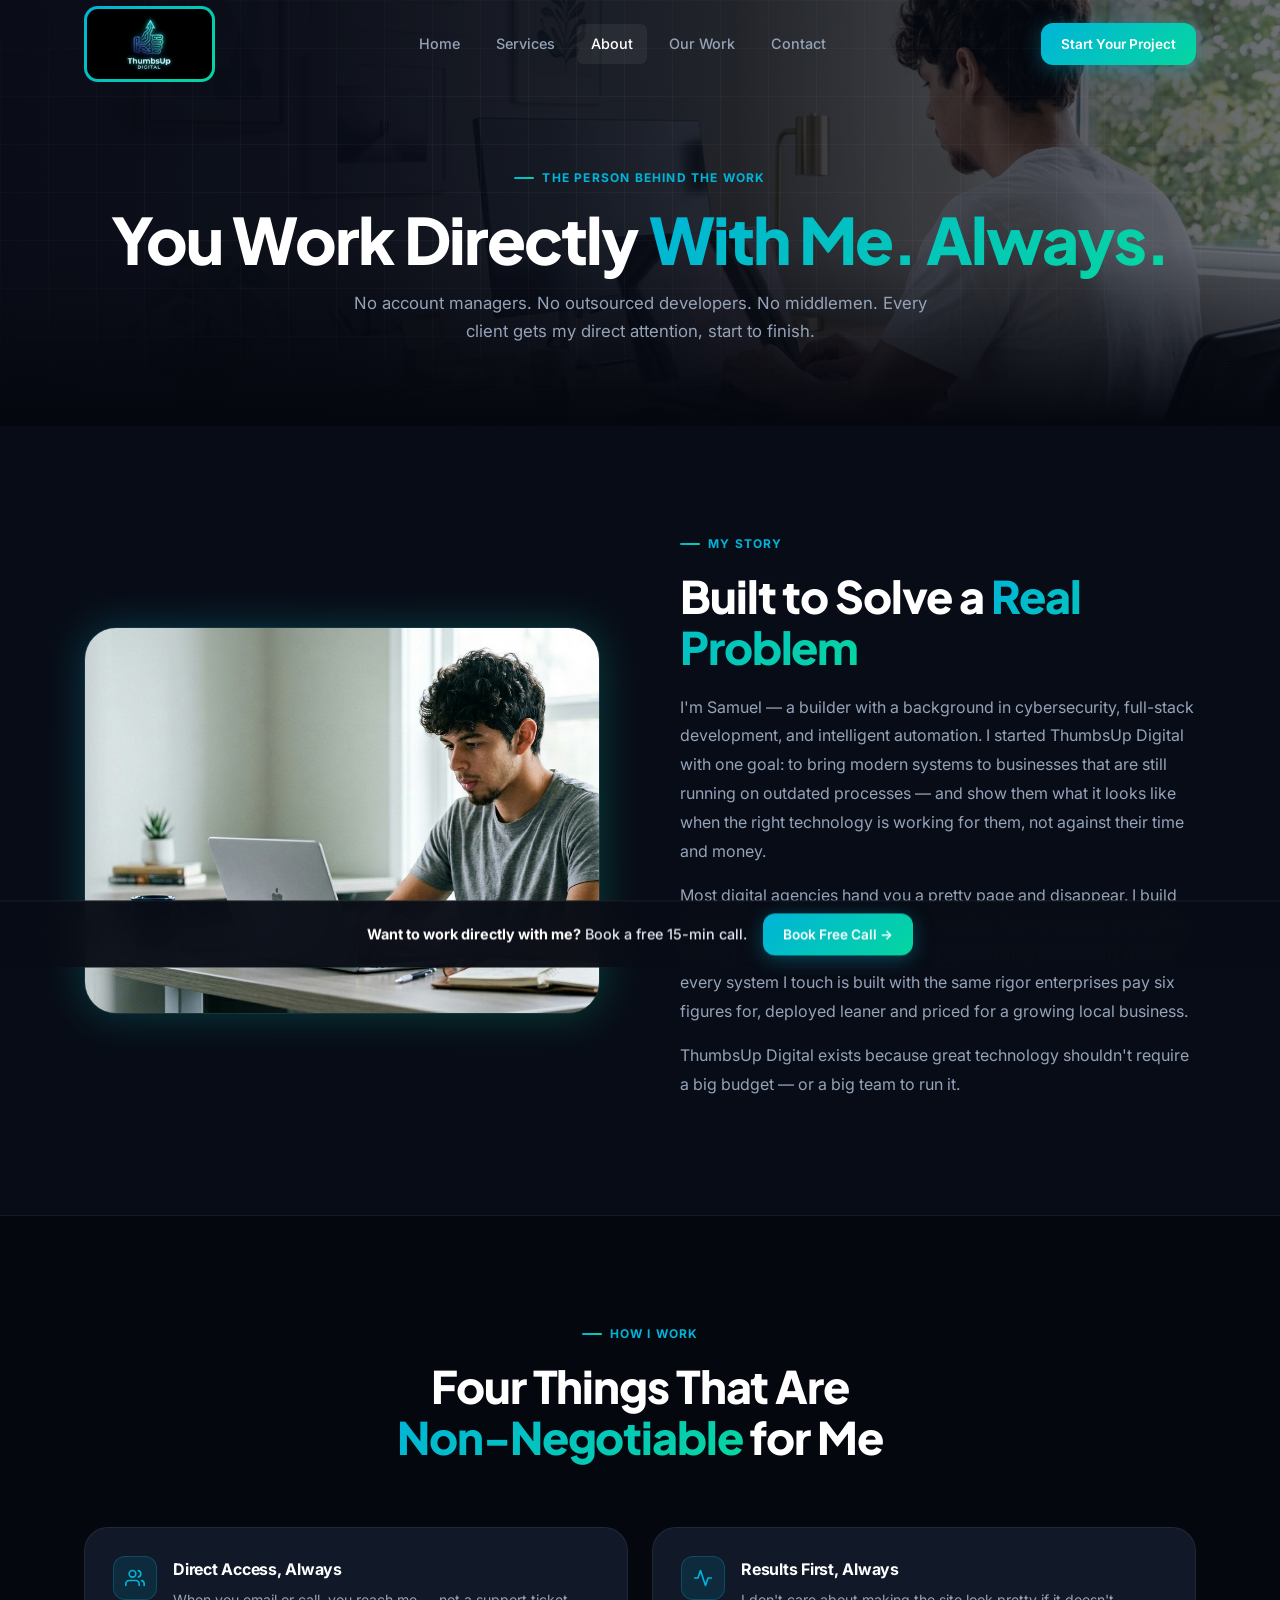
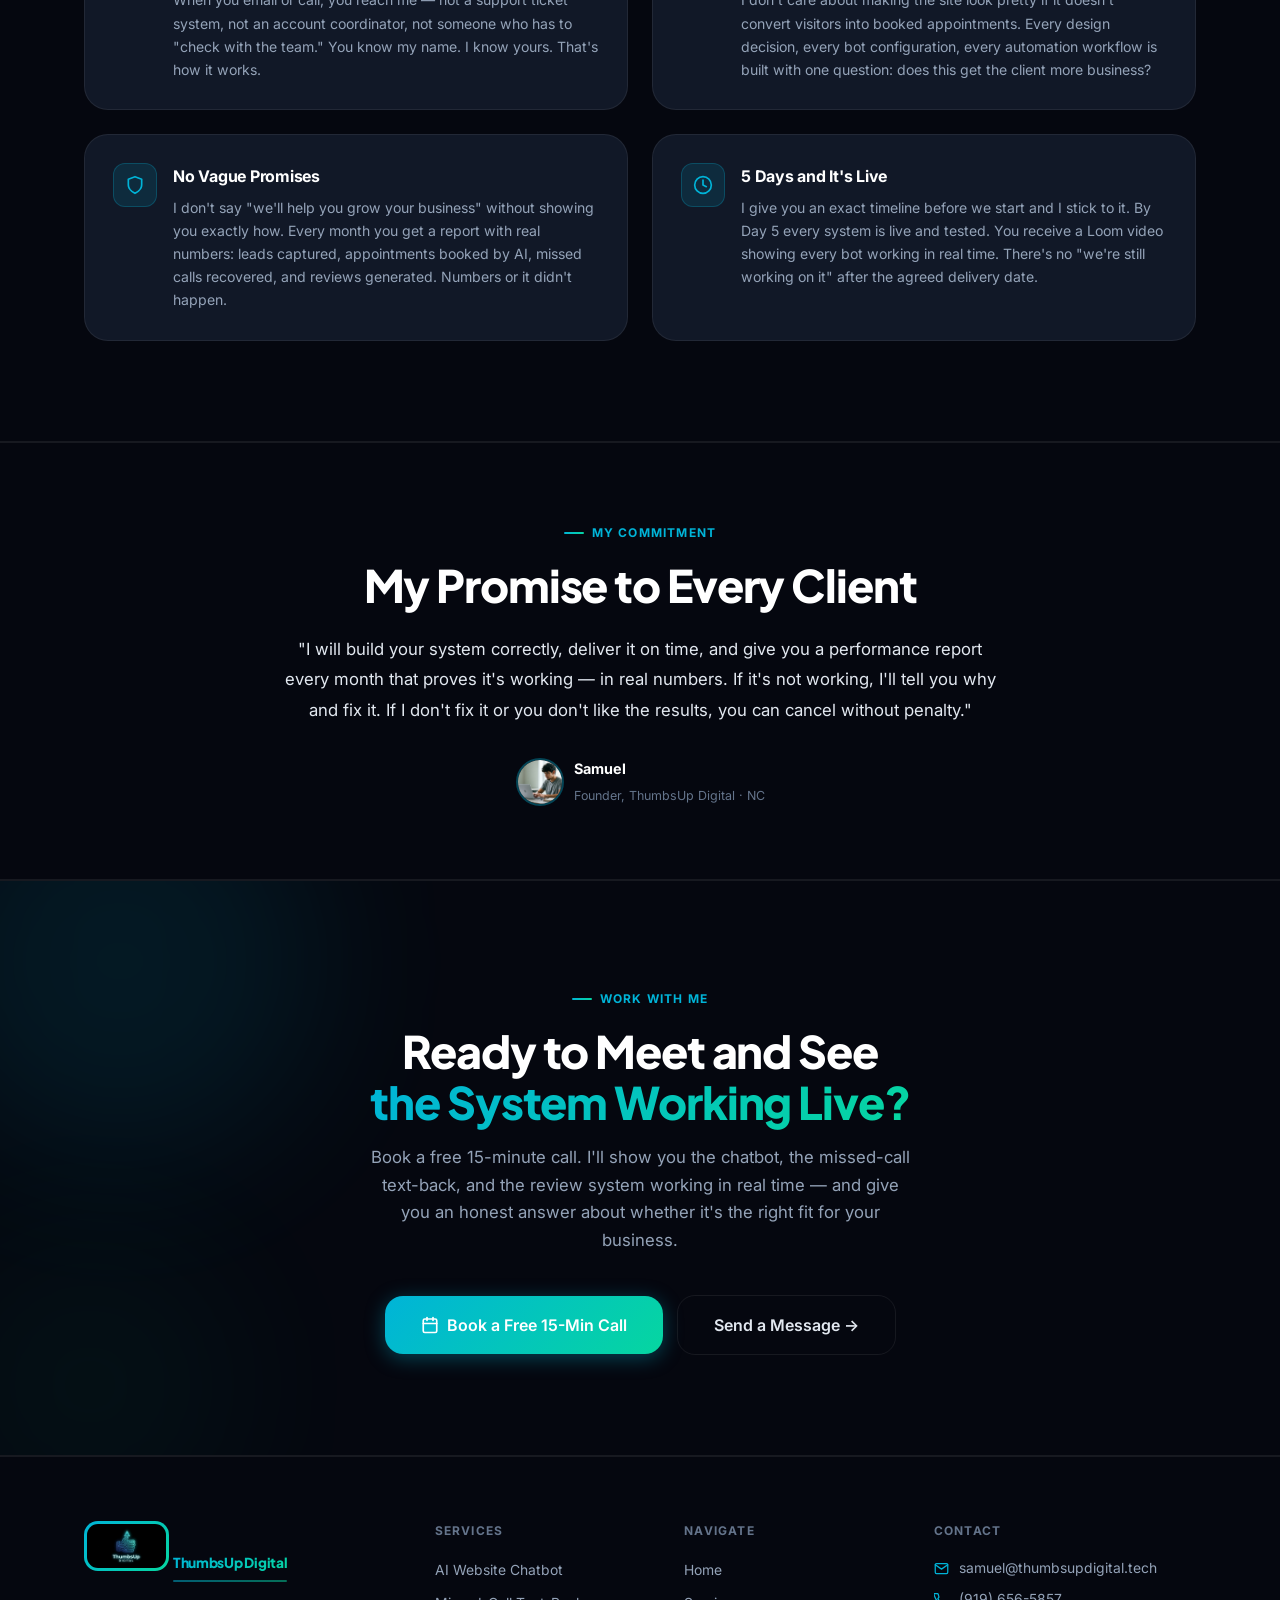
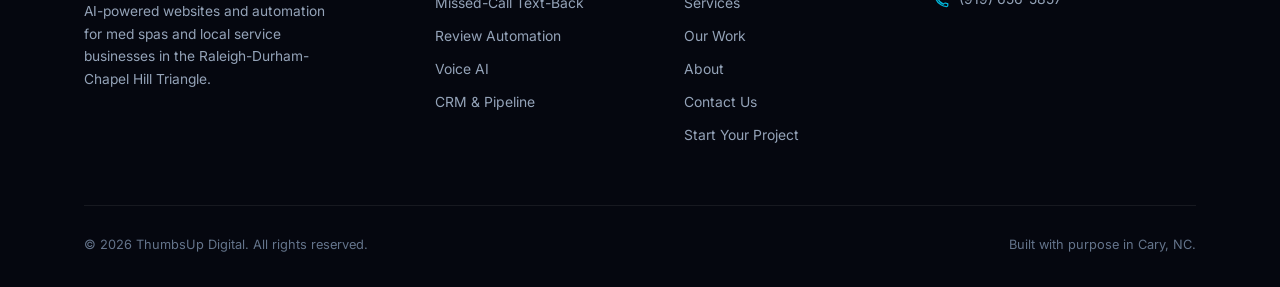
==== commit 5f9e4d4f: "Overhaul copy and contact page layout for discovery-first positioning - Reframe hero, solution secti" ====
--- a/about.html
+++ b/about.html
@@ -43,7 +43,7 @@
       <a href="portfolio.html">Our Work</a>
       <a href="contact.html">Contact</a>
     </div>
-    <a href="https://calendly.com/samuel-thumbsupdigital/30min" target="_blank" rel="noopener" class="btn btn-primary btn-sm nav-cta desktop">Book a Free Call</a>
+    <a href="contact.html#contact" class="btn btn-primary btn-sm nav-cta desktop">Start Your Project</a>
     <button class="nav-hamburger" aria-label="Toggle menu" aria-expanded="false">
       <span></span><span></span><span></span>
     </button>
@@ -56,7 +56,7 @@
   <a href="about.html">About</a>
   <a href="portfolio.html">Our Work</a>
   <a href="contact.html">Contact</a>
-  <a href="https://calendly.com/samuel-thumbsupdigital/30min" target="_blank" rel="noopener" class="btn btn-primary">Book a Free Call</a>
+  <a href="contact.html#contact" class="btn btn-primary">Start Your Project</a>
 </div>
 
 <!-- ── Page Hero ───────────────────────────────────────────── -->
@@ -170,7 +170,7 @@
     <h2 class="display-2 fade-up" id="about-cta-heading">Ready to Meet and See<br><span class="gradient-text">the System Working Live?</span></h2>
     <p class="fade-up fade-up-delay-1 text-2">Book a free 15-minute call. I'll show you the chatbot, the missed-call text-back, and the review system working in real time — and give you an honest answer about whether it's the right fit for your business.</p>
     <div class="cta-actions fade-up fade-up-delay-2">
-      <a href="https://calendly.com/samuel-thumbsupdigital/30min" target="_blank" rel="noopener" class="btn btn-primary btn-lg">
+      <a href="https://api.thumbsupdigital.tech/widget/bookings/thumbsup/strategy-call" target="_blank" rel="noopener" class="btn btn-primary btn-lg">
         <svg width="18" height="18" viewBox="0 0 24 24" fill="none" stroke="currentColor" stroke-width="2.2" stroke-linecap="round" stroke-linejoin="round" aria-hidden="true"><rect x="3" y="4" width="18" height="18" rx="2"/><line x1="16" y1="2" x2="16" y2="6"/><line x1="8" y1="2" x2="8" y2="6"/><line x1="3" y1="10" x2="21" y2="10"/></svg>
         Book a Free 15-Min Call
       </a>
@@ -210,7 +210,7 @@
         <a href="portfolio.html">Our Work</a>
         <a href="about.html">About</a>
         <a href="contact.html">Contact Us</a>
-        <a href="https://calendly.com/samuel-thumbsupdigital/30min" target="_blank" rel="noopener">Book a Free Call</a>
+        <a href="contact.html#contact">Start Your Project</a>
       </div>
 
       <div class="footer-col">
@@ -235,7 +235,7 @@
 
 <div id="sticky-bar" role="complementary" aria-label="Book a call">
   <p><strong>Want to work directly with me?</strong> Book a free 15-min call.</p>
-  <a href="https://calendly.com/samuel-thumbsupdigital/30min" target="_blank" rel="noopener" class="btn btn-primary btn-sm">Book Free Call →</a>
+  <a href="https://api.thumbsupdigital.tech/widget/bookings/thumbsup/strategy-call" target="_blank" rel="noopener" class="btn btn-primary btn-sm">Book Free Call →</a>
 </div>
 
 <script src="js/main.js"></script>
--- a/css/styles.css
+++ b/css/styles.css
@@ -1728,6 +1728,9 @@
   .nav-hamburger { display: flex; }
 
   #sticky-bar p  { display: none; }
+  .sticky-divider { display: none; }
+  .sticky-phone-secondary { display: none; }
+  .sticky-phone-label { display: none; }
 
   .exit-card     { padding: 36px 24px; }
   .page-hero     { padding: 120px 0 60px; }
@@ -1843,12 +1846,71 @@
   .ticker-strip::after { animation: none; }
 }
 
-/* ── Add-Ons section: always fully visible, no animation state can hide it ─ */
-#add-ons,
-#add-ons * {
-  opacity: 1 !important;
-  transform: none !important;
-  visibility: visible !important;
-  transition: none !important;
-  animation: none !important;
-}
+/* ── Sticky Bar — Phone CTAs ──────────────────────────────── */
+.sticky-divider {
+  width: 1px;
+  height: 30px;
+  background: var(--border);
+  flex-shrink: 0;
+  align-self: center;
+}
+
+.sticky-phones {
+  display: flex;
+  align-items: center;
+  gap: 6px;
+}
+
+.sticky-phone-btn {
+  display: inline-flex;
+  align-items: center;
+  gap: 8px;
+  padding: 6px 11px;
+  border-radius: var(--r-md);
+  text-decoration: none;
+  transition: var(--t-fast) var(--ease);
+  border: 1px solid transparent;
+  line-height: 1;
+}
+
+.sticky-phone-btn svg { color: var(--blue); flex-shrink: 0; }
+
+.sticky-phone-inner {
+  display: flex;
+  flex-direction: column;
+  gap: 2px;
+}
+
+.sticky-phone-label {
+  font-size: 0.67rem;
+  font-weight: 500;
+  color: var(--text-2);
+  text-transform: uppercase;
+  letter-spacing: 0.05em;
+  line-height: 1;
+}
+
+.sticky-phone-num {
+  font-size: 0.82rem;
+  font-weight: 700;
+  color: var(--white);
+  line-height: 1;
+}
+
+.sticky-phone-btn--primary {
+  background: var(--blue-dim);
+  border-color: var(--border-acc);
+}
+
+.sticky-phone-btn--primary:hover {
+  background: rgba(0,180,216,0.2);
+}
+
+.sticky-phone-btn--ghost {
+  border-color: var(--border);
+}
+
+.sticky-phone-btn--ghost:hover {
+  border-color: var(--border-acc);
+  background: var(--blue-dim);
+}
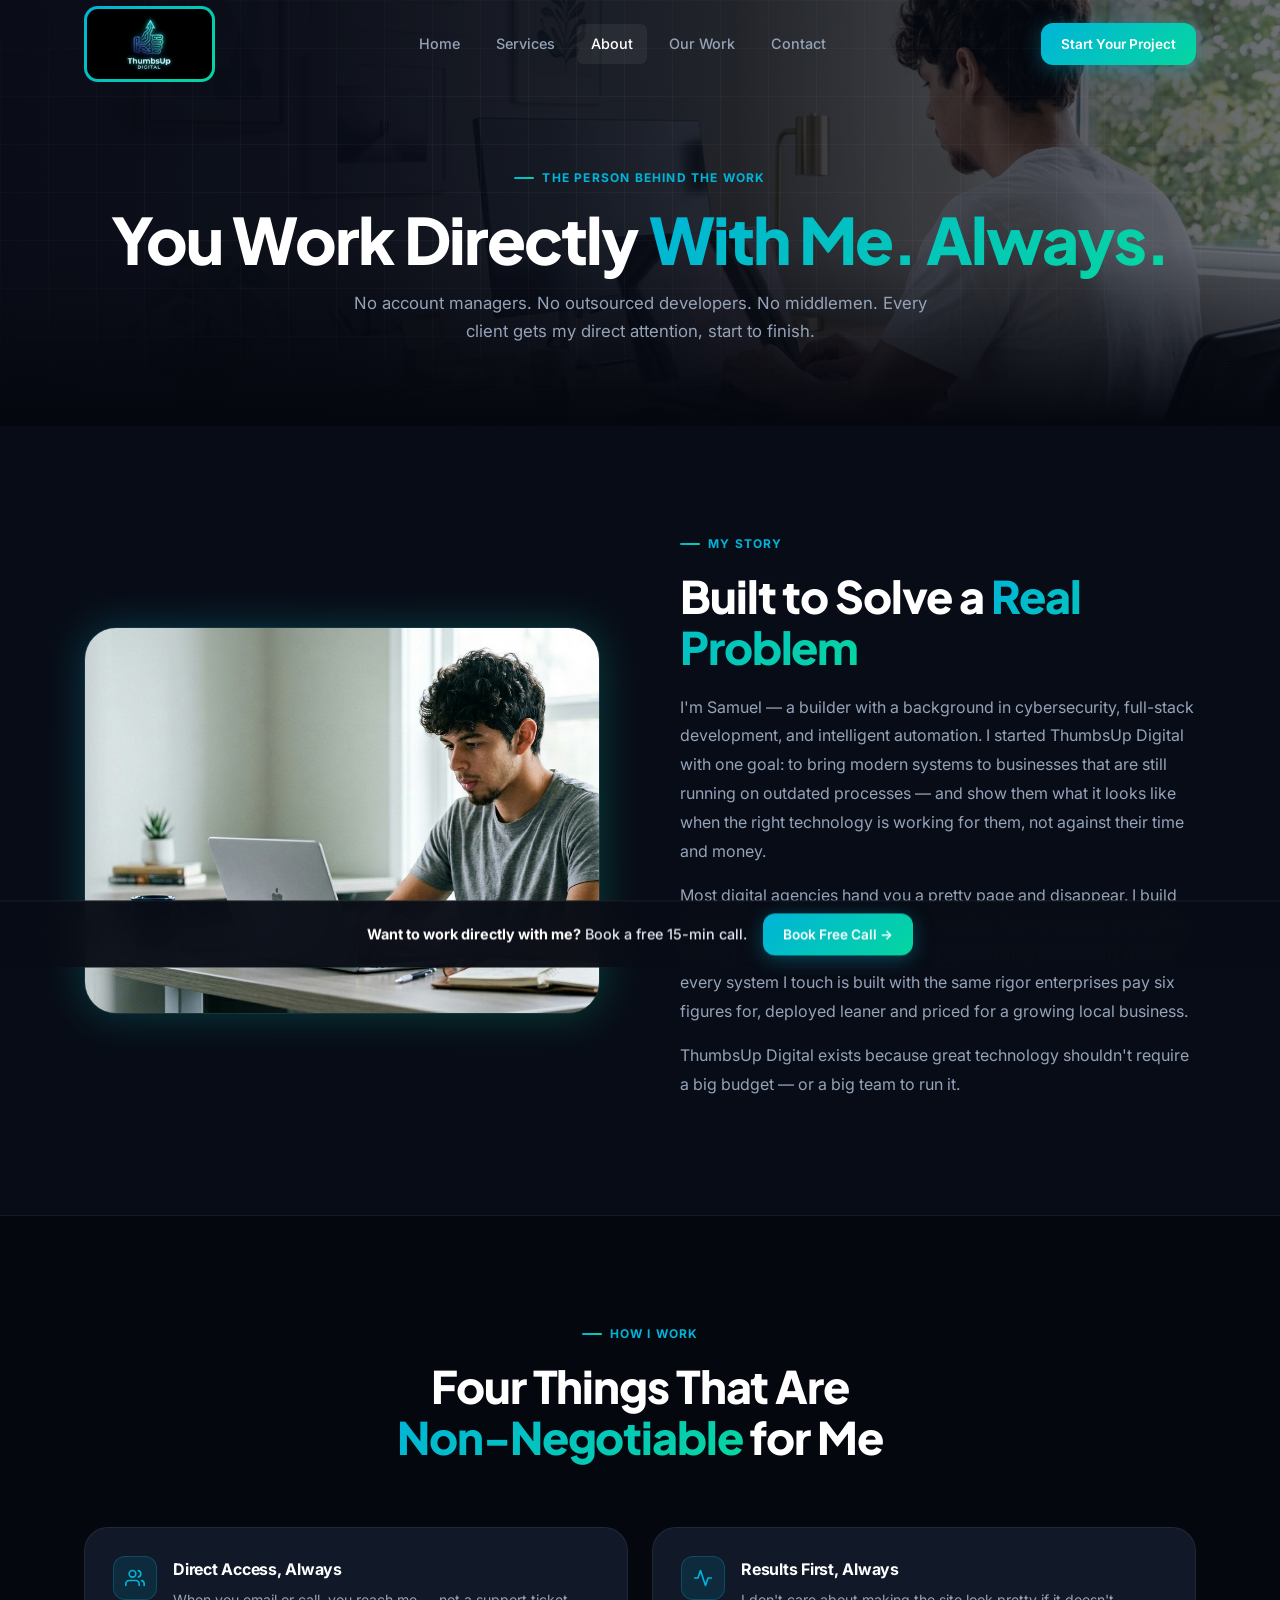
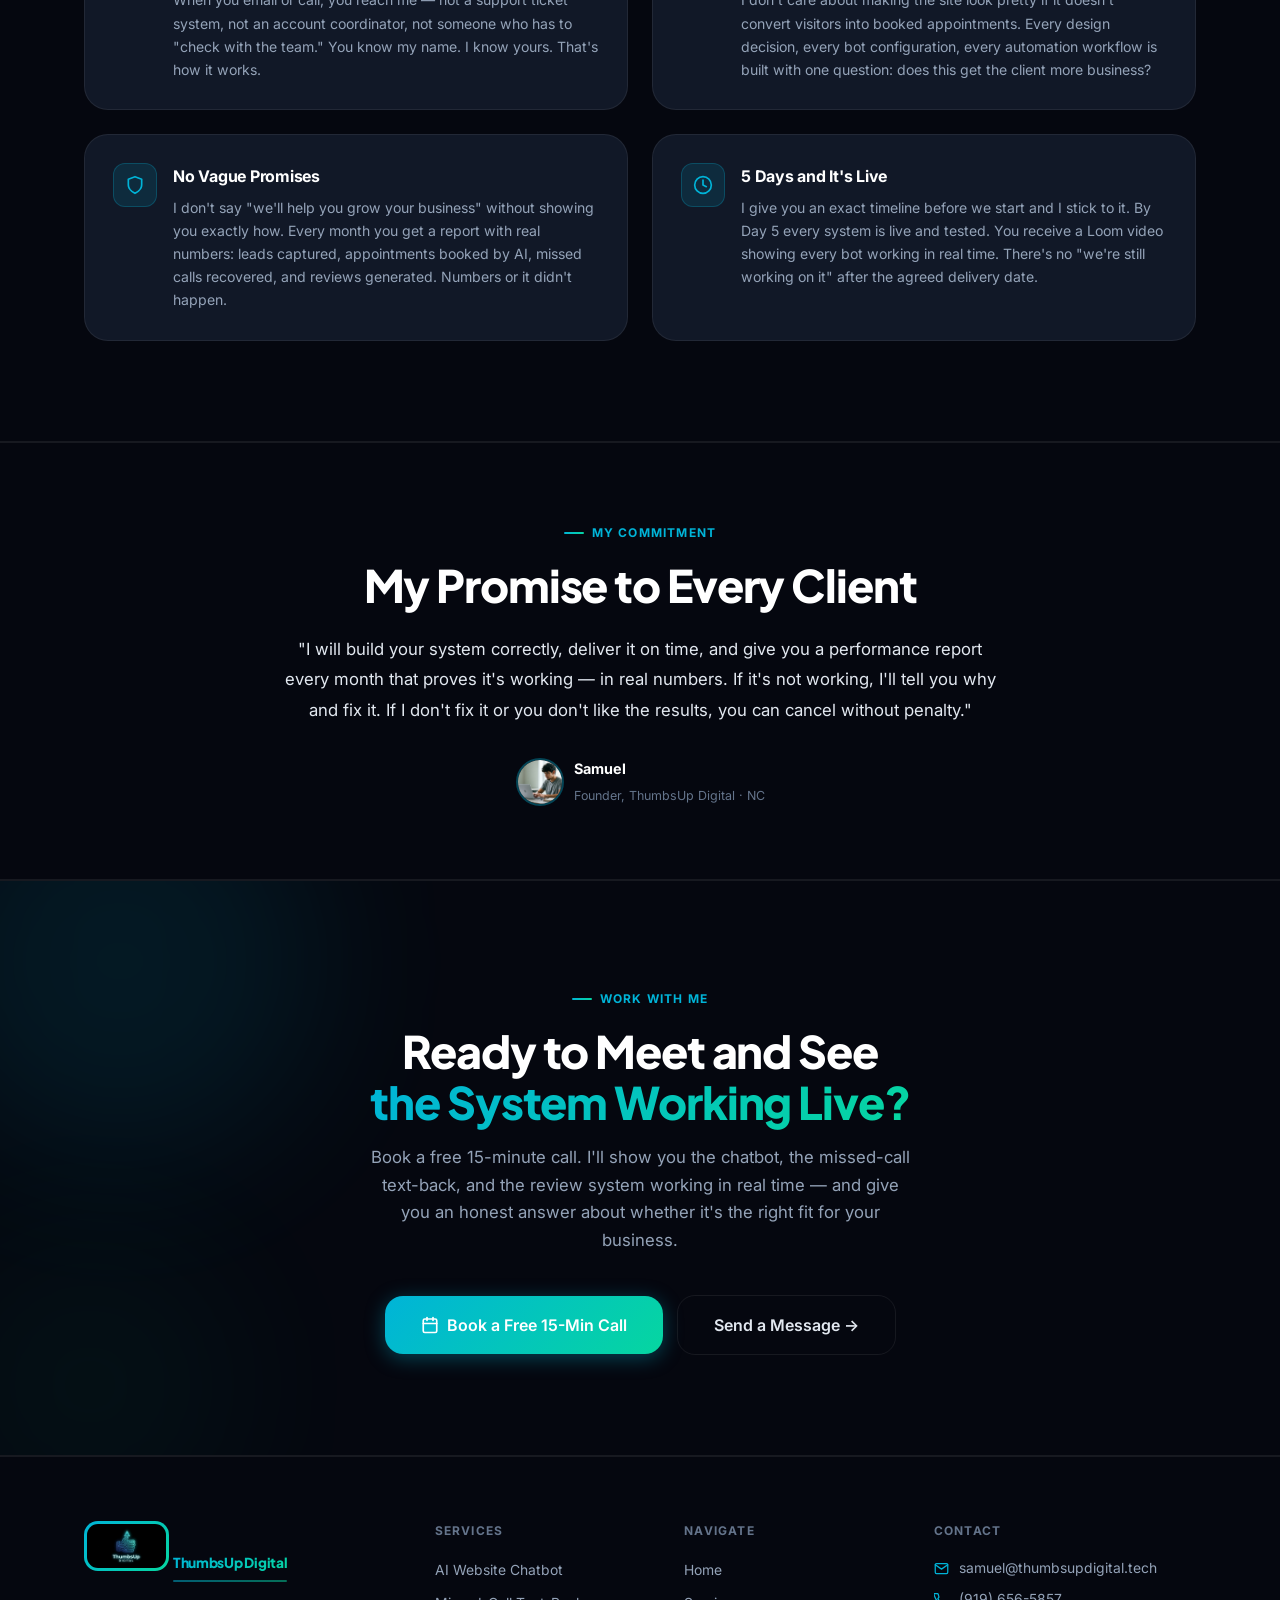
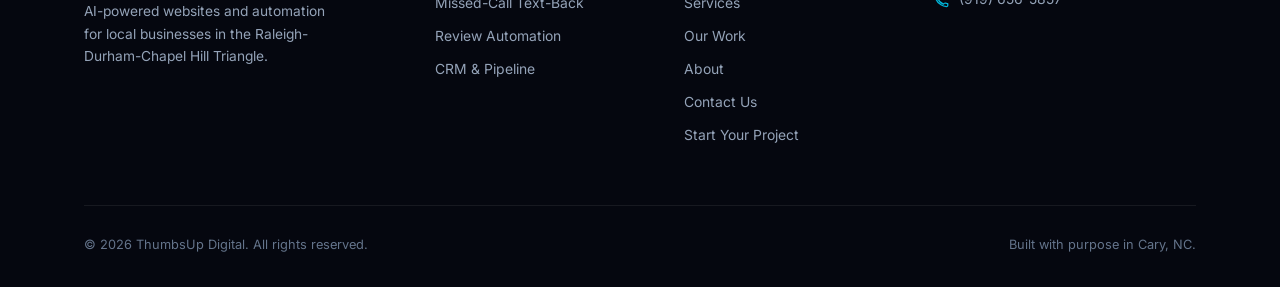
==== commit cf424e69: "Rebrand hero, services, pricing, and copy for generic local business positioning - Hero: new headlin" ====
--- a/about.html
+++ b/about.html
@@ -191,7 +191,7 @@
           </div>
         </a>
         <p class="footer-brand-name">ThumbsUp Digital</p>
-        <p>AI-powered websites and automation for med spas and local service businesses in the Raleigh-Durham-Chapel Hill Triangle.</p>
+        <p>AI-powered websites and automation for local businesses in the Raleigh-Durham-Chapel Hill Triangle.</p>
       </div>
 
       <div class="footer-col">
@@ -199,7 +199,6 @@
         <a href="services.html">AI Website Chatbot</a>
         <a href="services.html">Missed-Call Text-Back</a>
         <a href="services.html">Review Automation</a>
-        <a href="services.html">Voice AI</a>
         <a href="services.html">CRM &amp; Pipeline</a>
       </div>
 
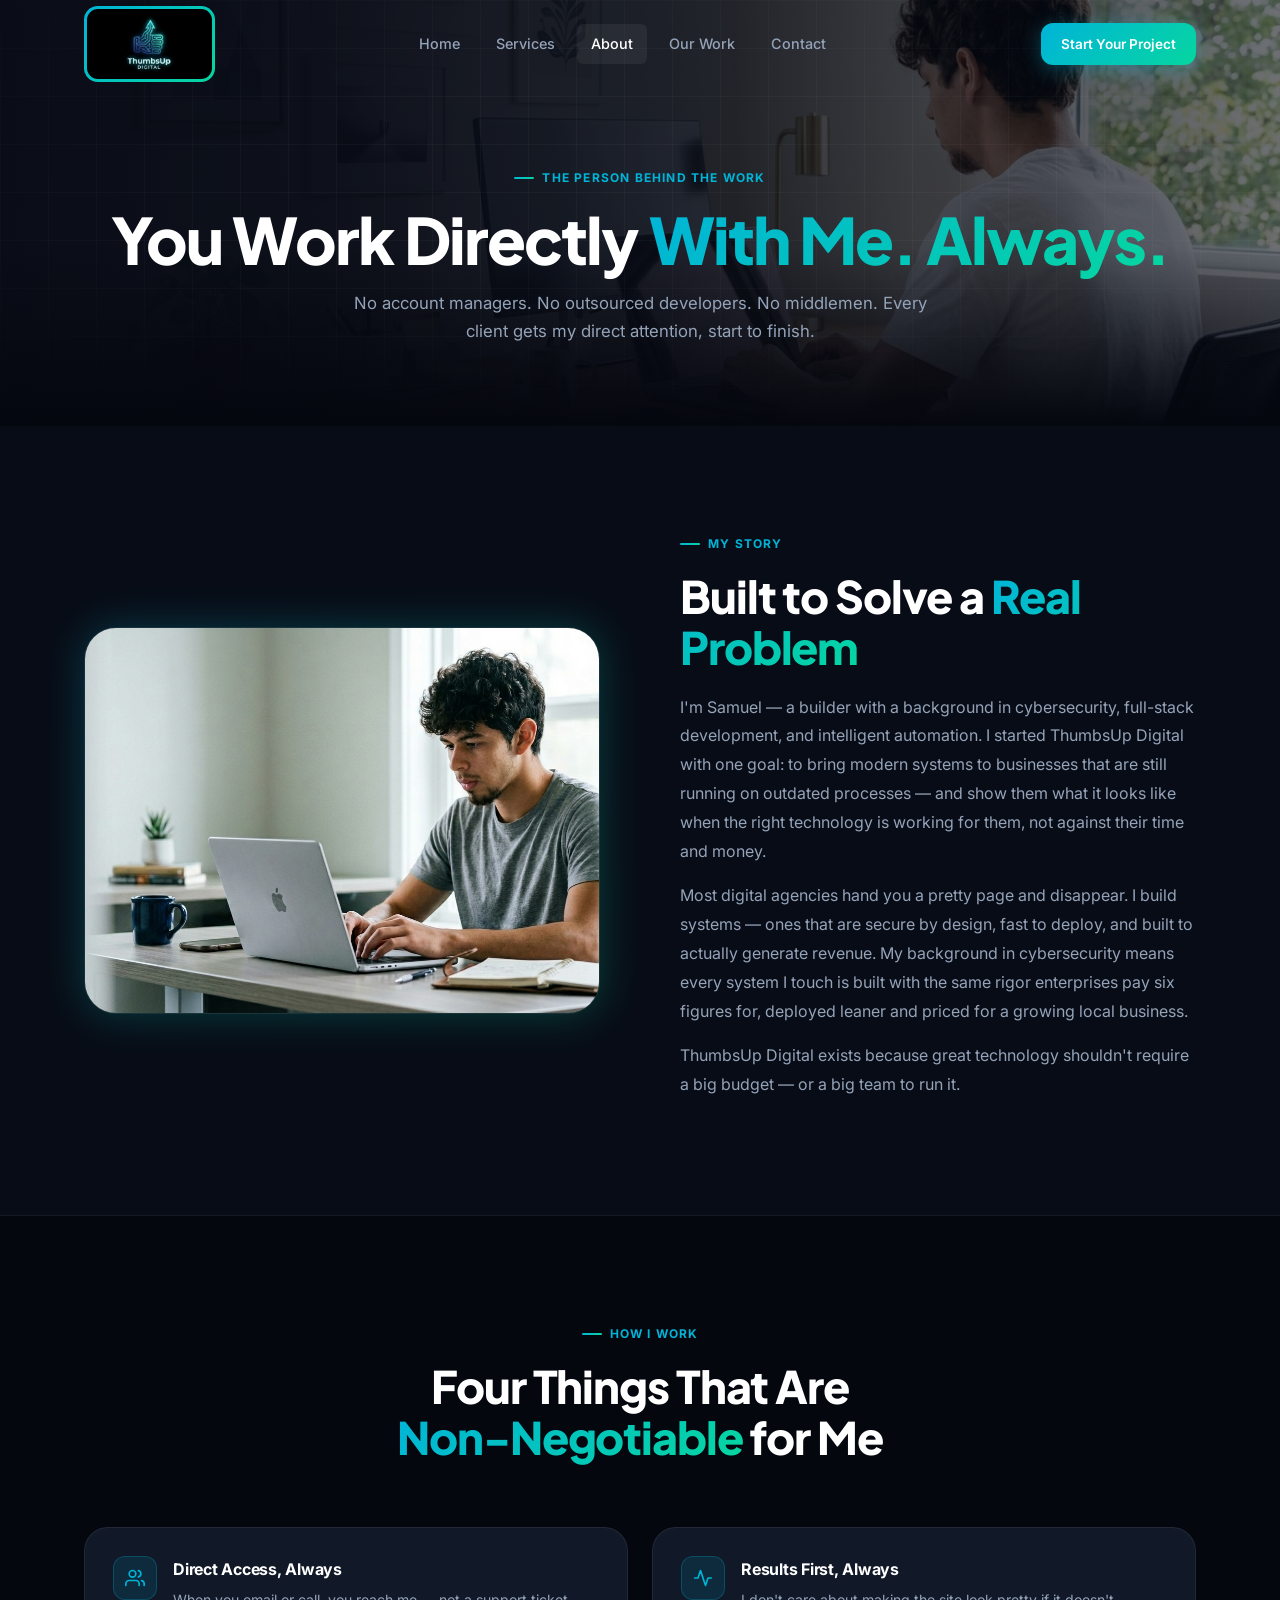
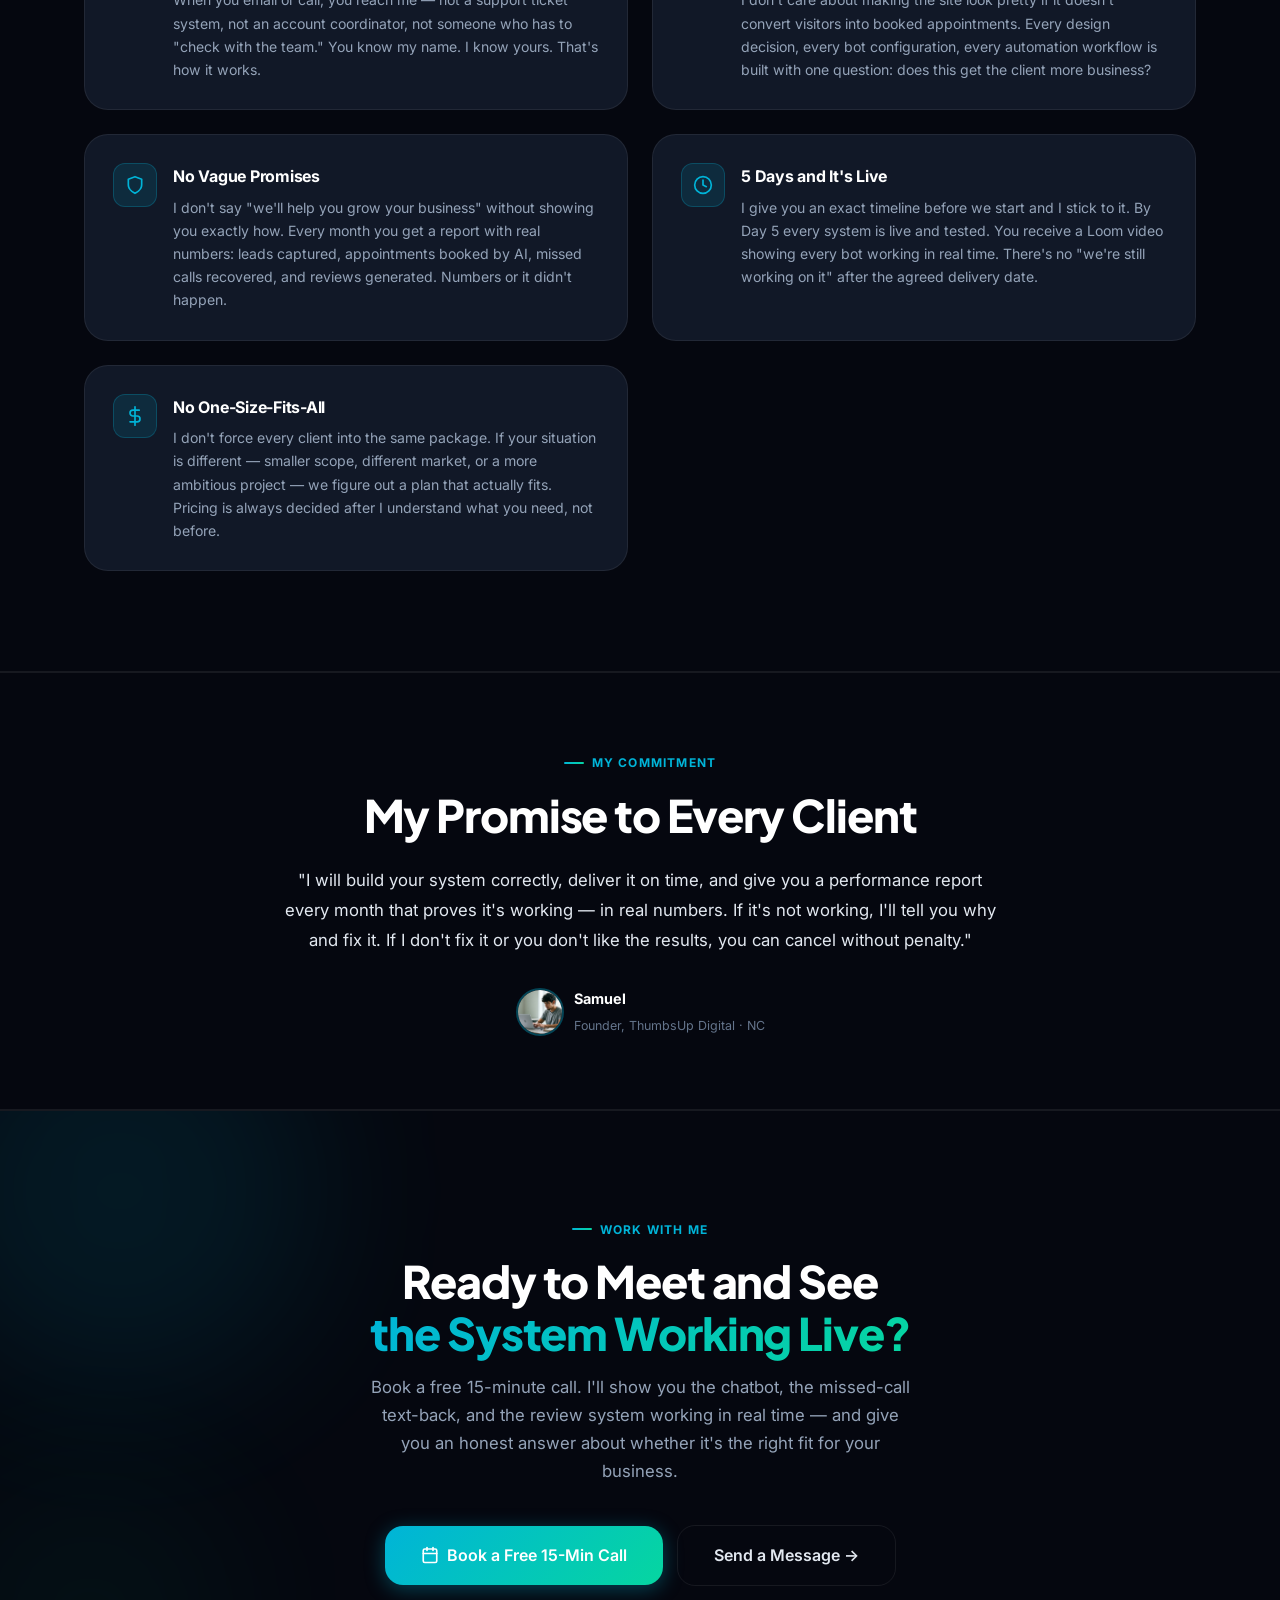
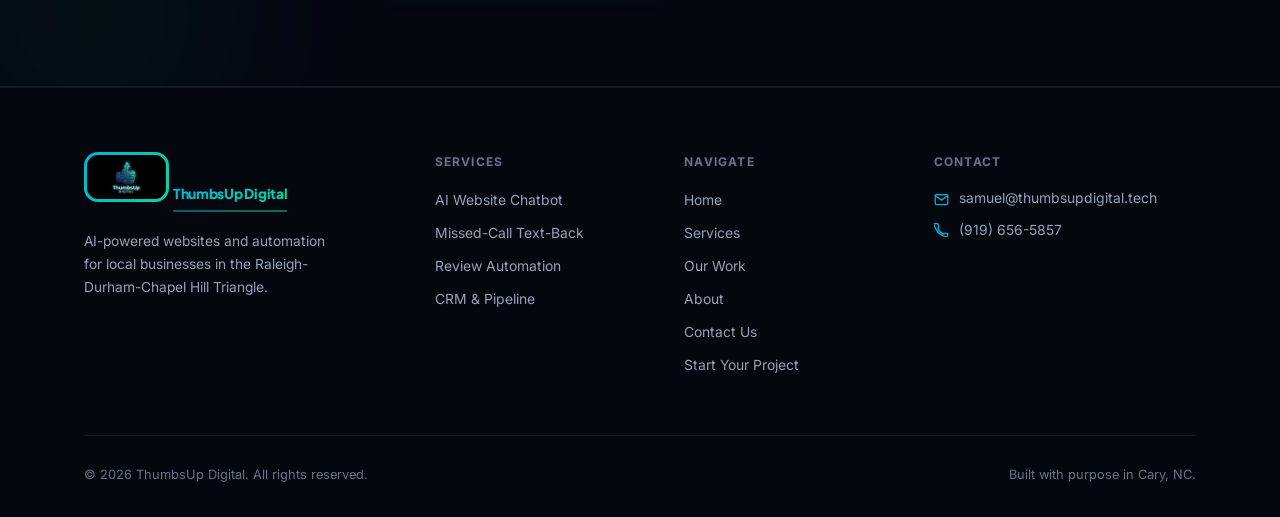
==== commit b53cc3e6: "Add welcome popup, custom quote card, remove sticky bar and setup fee" ====
--- a/about.html
+++ b/about.html
@@ -135,6 +135,16 @@
         <div class="value-content">
           <h3>5 Days and It's Live</h3>
           <p>I give you an exact timeline before we start and I stick to it. By Day 5 every system is live and tested. You receive a Loom video showing every bot working in real time. There's no "we're still working on it" after the agreed delivery date.</p>
+        </div>
+      </div>
+
+      <div class="value-card fade-up fade-up-delay-1">
+        <div class="value-icon" aria-hidden="true">
+          <svg width="20" height="20" viewBox="0 0 24 24" fill="none" stroke="currentColor" stroke-width="2" stroke-linecap="round" stroke-linejoin="round"><line x1="12" y1="1" x2="12" y2="23"/><path d="M17 5H9.5a3.5 3.5 0 000 7h5a3.5 3.5 0 010 7H6"/></svg>
+        </div>
+        <div class="value-content">
+          <h3>No One-Size-Fits-All</h3>
+          <p>I don't force every client into the same package. If your situation is different — smaller scope, different market, or a more ambitious project — we figure out a plan that actually fits. Pricing is always decided after I understand what you need, not before.</p>
         </div>
       </div>
     </div>
@@ -232,10 +242,6 @@
   </div>
 </footer>
 
-<div id="sticky-bar" role="complementary" aria-label="Book a call">
-  <p><strong>Want to work directly with me?</strong> Book a free 15-min call.</p>
-  <a href="https://api.thumbsupdigital.tech/widget/bookings/thumbsup/strategy-call" target="_blank" rel="noopener" class="btn btn-primary btn-sm">Book Free Call →</a>
-</div>
 
 <script src="js/main.js"></script>
 <script src="https://widgets.leadconnectorhq.com/loader.js" data-resources-url="https://widgets.leadconnectorhq.com/chat-widget/loader.js" data-widget-id="6a0787c3f7ab41bf964bd302"></script>
--- a/css/styles.css
+++ b/css/styles.css
@@ -52,7 +52,7 @@
   --font-display:'Plus Jakarta Sans', 'Inter', sans-serif;
 }
 
-html { scroll-behavior: smooth; scroll-padding-top: var(--nav-h); }
+html { scroll-behavior: smooth; scroll-padding-top: var(--nav-h); overflow-x: hidden; }
 
 body {
   font-family: var(--font);
@@ -1703,7 +1703,9 @@
   .section       { padding: 72px 0; }
   .section-header { margin-bottom: 48px; }
 
-  .hero-inner    { padding: 60px 24px 72px; margin-left: 0; }
+  .hero-inner    { padding: 60px 24px 72px; margin-left: 0; margin-right: 0; width: 100%; max-width: 100%; align-items: stretch; }
+  .hero-content  { width: 100%; max-width: 100%; }
+  .hero-content p { max-width: 100%; }
   .hero-bg::after { background: linear-gradient(to bottom, rgba(10,14,26,0.96) 0%, rgba(10,14,26,0.88) 60%, rgba(10,14,26,0.80) 100%); }
   .chat-mockup   { max-width: 320px; }
   .hero-trust    { flex-wrap: wrap; gap: 16px; }
@@ -1769,6 +1771,8 @@
   .container     { padding: 0 16px; }
   .card          { padding: 24px 20px; }
   .stats-grid    { grid-template-columns: 1fr 1fr; }
+  .hero-inner    { padding: 56px 20px 64px; }
+  .hero-content .display-1 { font-size: clamp(1.75rem, 7.5vw, 2.2rem); }
   .hero-actions  { flex-direction: column; width: 100%; }
   .hero-actions .btn { width: 100%; justify-content: center; }
   .cta-actions   { flex-direction: column; width: 100%; }
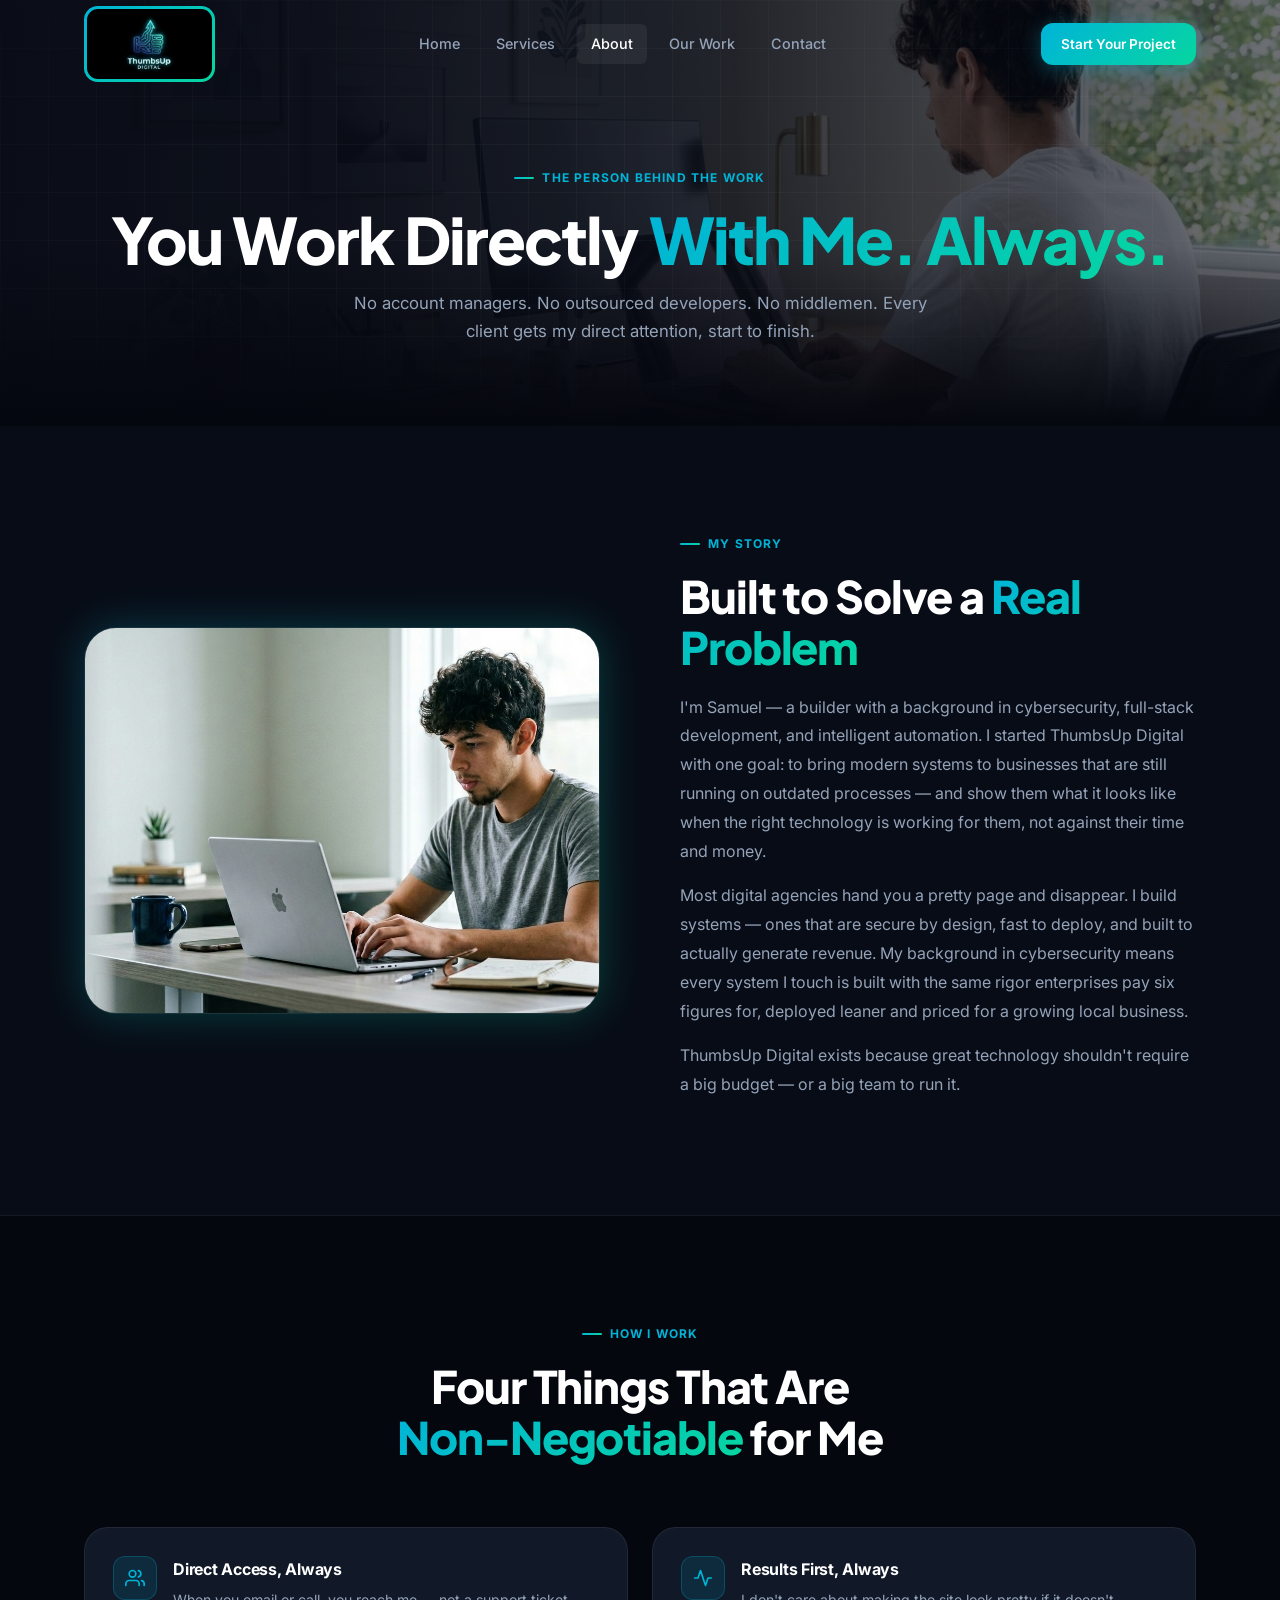
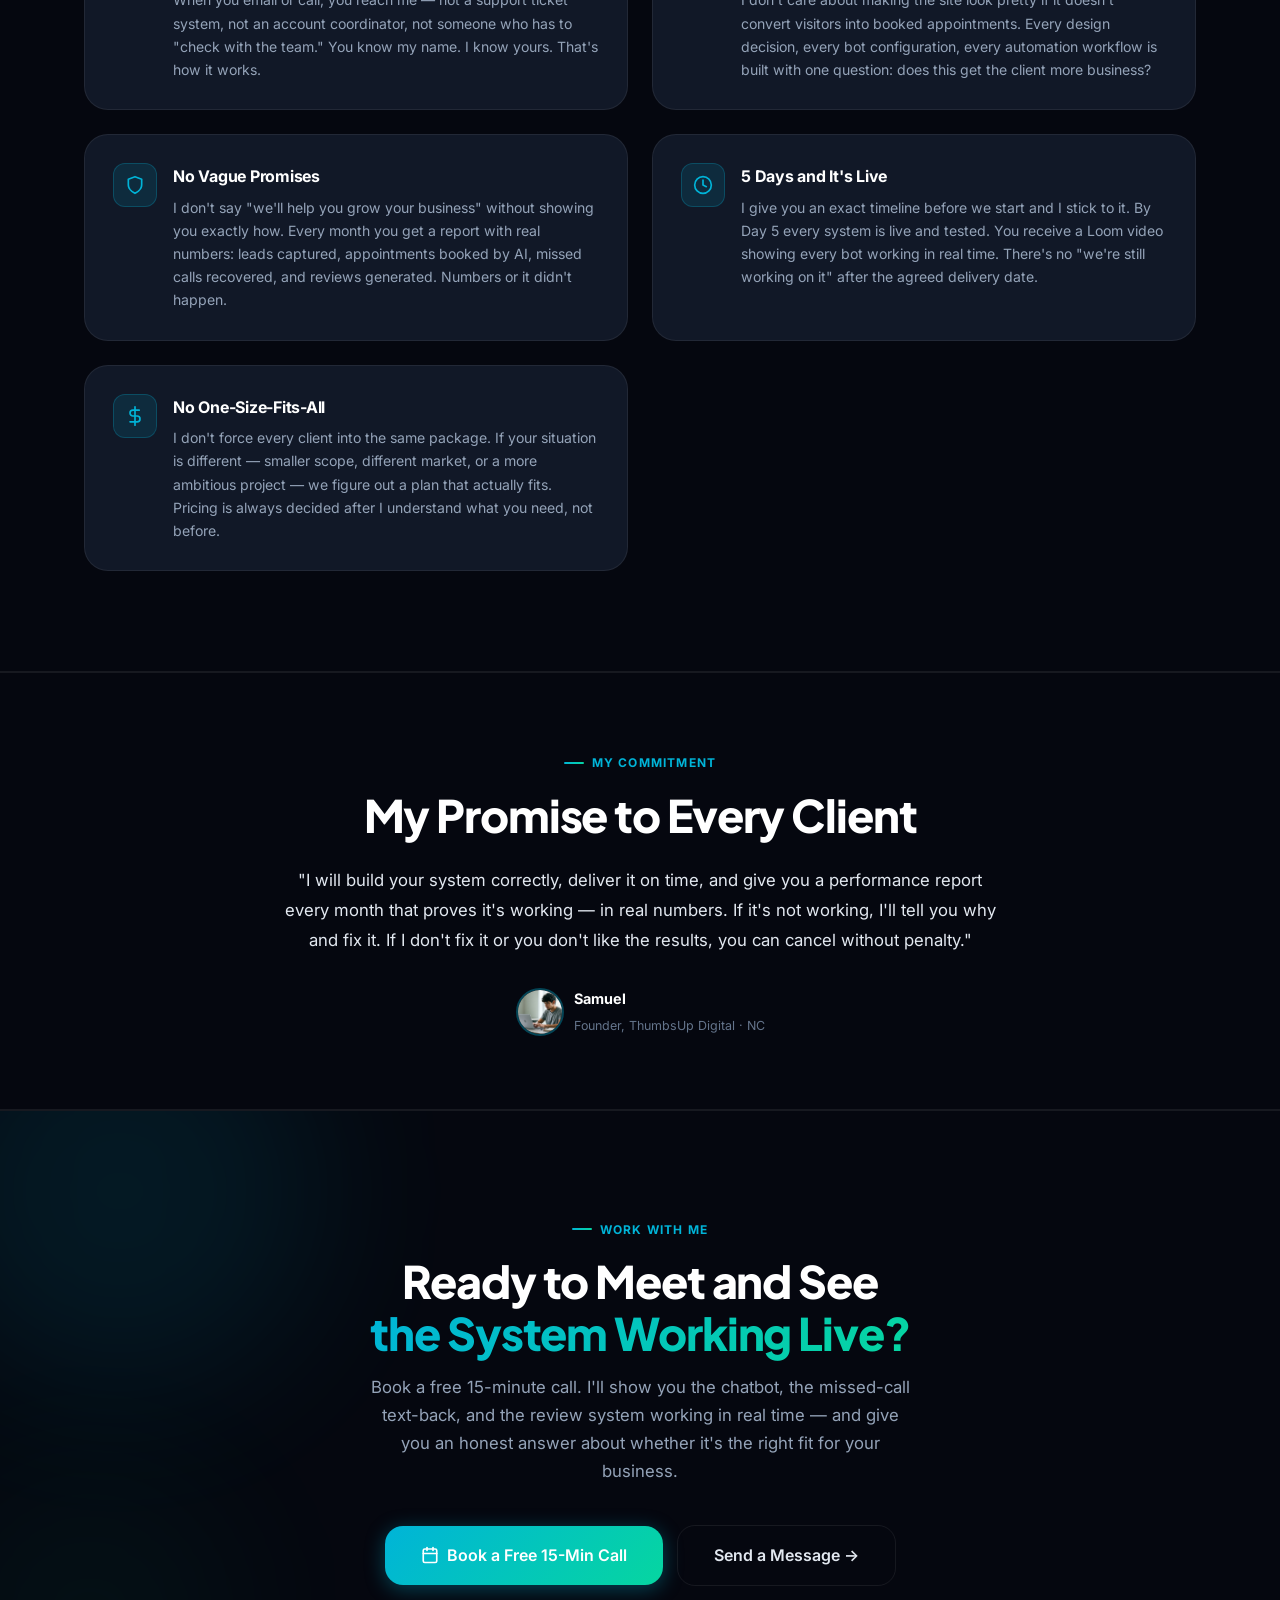
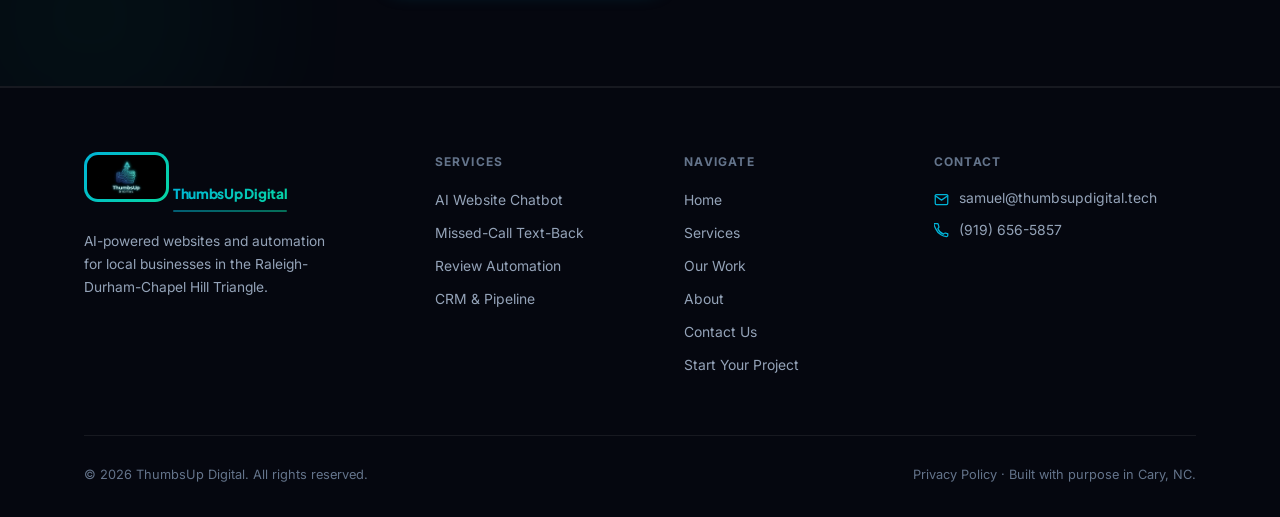
==== commit 0c603385: "Add privacy policy page at /privacy and link it from every footer Needed as a public, stable URL for" ====
--- a/about.html
+++ b/about.html
@@ -24,6 +24,11 @@
     gtag('js', new Date()); gtag('config', 'G-TW6WSBNVEM');
   </script>
 
+  <!-- Meta Pixel -->
+  <script src="/js/pixel.js"></script>
+  <noscript><img height="1" width="1" style="display:none" alt=""
+    src="https://www.facebook.com/tr?id=1054206933794626&ev=PageView&noscript=1" /></noscript>
+
   <link rel="stylesheet" href="css/styles.css" />
 </head>
 <body>
@@ -31,13 +36,13 @@
 <!-- ── Navigation ─────────────────────────────────────────── -->
 <nav id="navbar" role="navigation" aria-label="Main navigation">
   <div class="nav-inner">
-    <a href="index.html" class="nav-logo" aria-label="ThumbsUp Digital home">
+    <a href="home.html" class="nav-logo" aria-label="ThumbsUp Digital home">
       <div class="nav-logo-border">
         <img src="assets/images/logo.jpeg" alt="ThumbsUp Digital" />
       </div>
     </a>
     <div class="nav-links">
-      <a href="index.html">Home</a>
+      <a href="home.html">Home</a>
       <a href="services.html">Services</a>
       <a href="about.html">About</a>
       <a href="portfolio.html">Our Work</a>
@@ -51,7 +56,7 @@
 </nav>
 
 <div class="nav-mobile" role="navigation" aria-label="Mobile navigation">
-  <a href="index.html">Home</a>
+  <a href="home.html">Home</a>
   <a href="services.html">Services</a>
   <a href="about.html">About</a>
   <a href="portfolio.html">Our Work</a>
@@ -195,7 +200,7 @@
     <div class="footer-top">
 
       <div class="footer-brand">
-        <a href="index.html" aria-label="ThumbsUp Digital home">
+        <a href="home.html" aria-label="ThumbsUp Digital home">
           <div class="nav-logo-border">
             <img src="assets/images/logo.jpeg" alt="ThumbsUp Digital" />
           </div>
@@ -214,7 +219,7 @@
 
       <div class="footer-col">
         <h4>Navigate</h4>
-        <a href="index.html">Home</a>
+        <a href="home.html">Home</a>
         <a href="services.html">Services</a>
         <a href="portfolio.html">Our Work</a>
         <a href="about.html">About</a>
@@ -237,7 +242,7 @@
     </div>
     <div class="footer-bottom">
       <span>© 2026 ThumbsUp Digital. All rights reserved.</span>
-      <span>Built with purpose in Cary, NC.</span>
+      <span><a href="/privacy">Privacy Policy</a> · Built with purpose in Cary, NC.</span>
     </div>
   </div>
 </footer>
--- a/css/styles.css
+++ b/css/styles.css
@@ -232,6 +232,10 @@
   background: var(--grad-card);
   opacity: 0;
   transition: opacity var(--t-med) var(--ease);
+  /* Decorative only. Being positioned, it paints above the card's in-flow
+     content and would otherwise swallow every click, focus and keystroke
+     from any input inside the card. */
+  pointer-events: none;
 }
 .card:hover {
   border-color: var(--border-acc);
